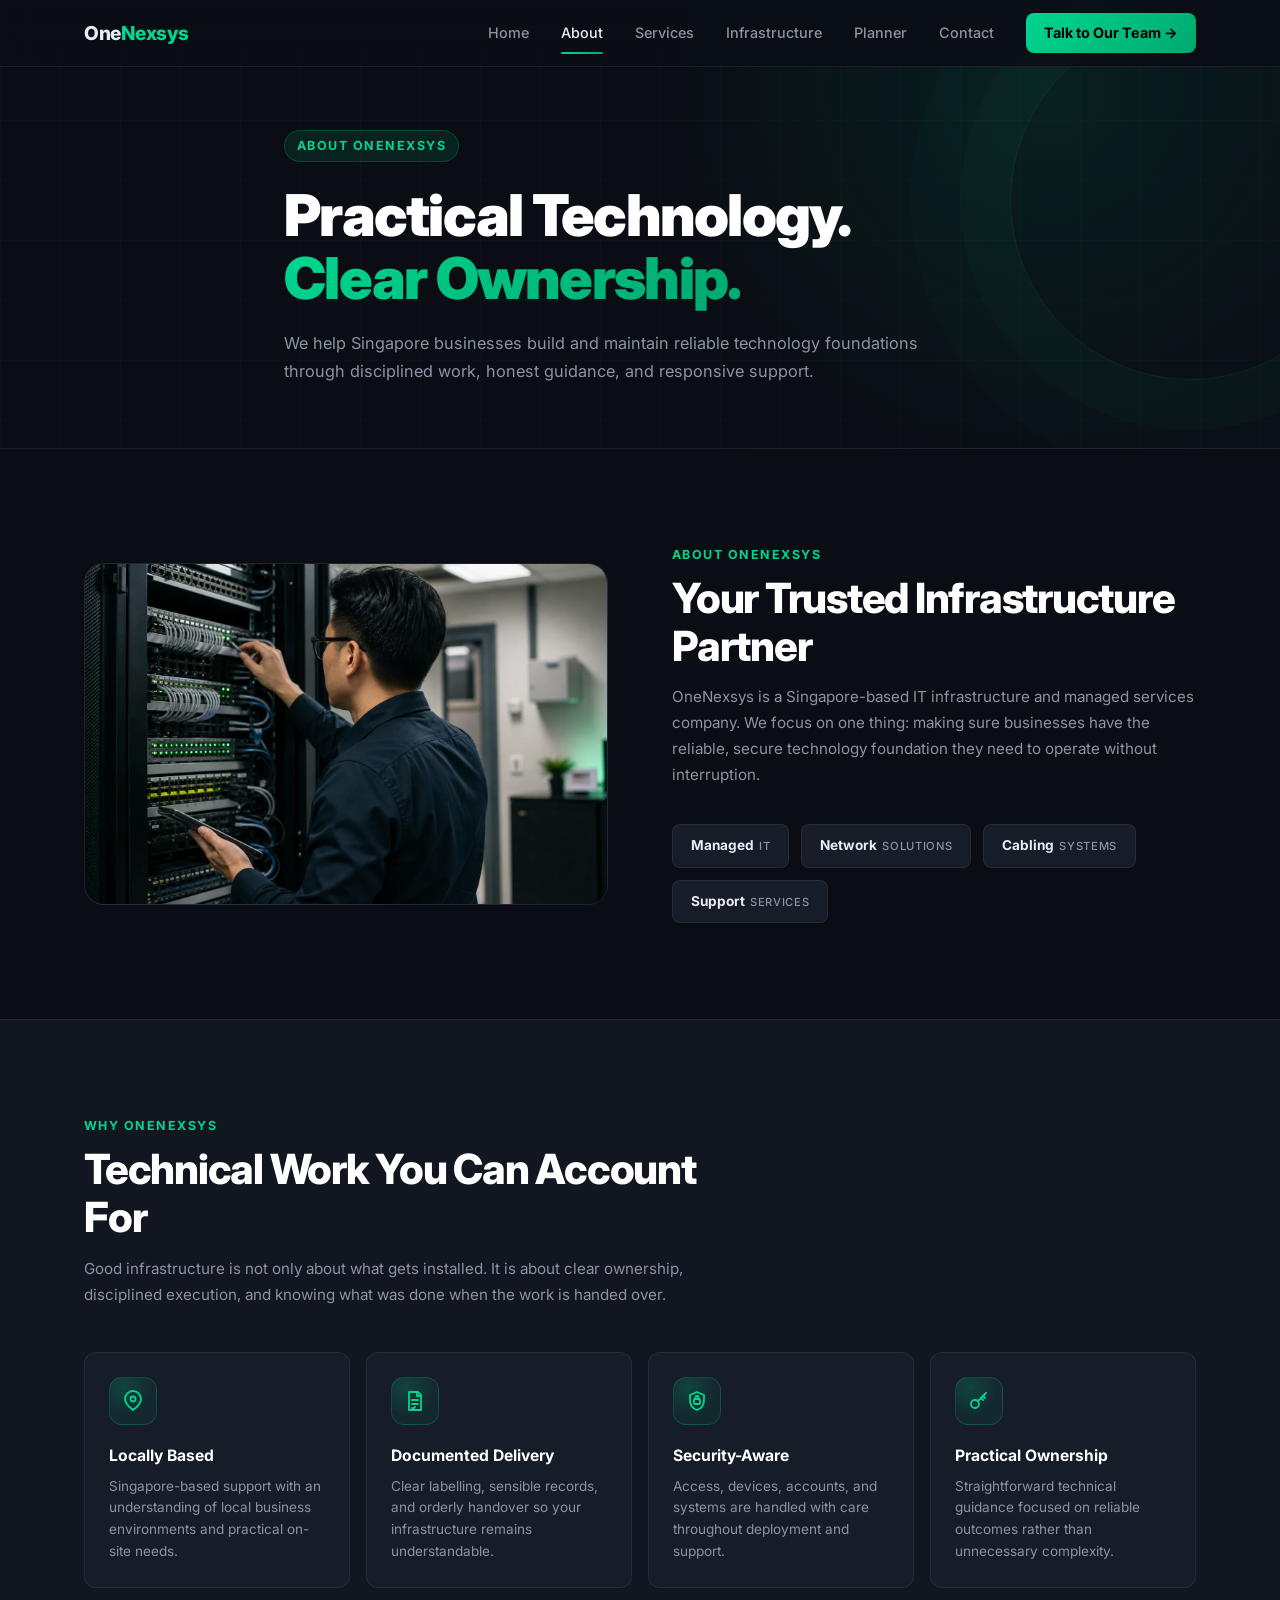
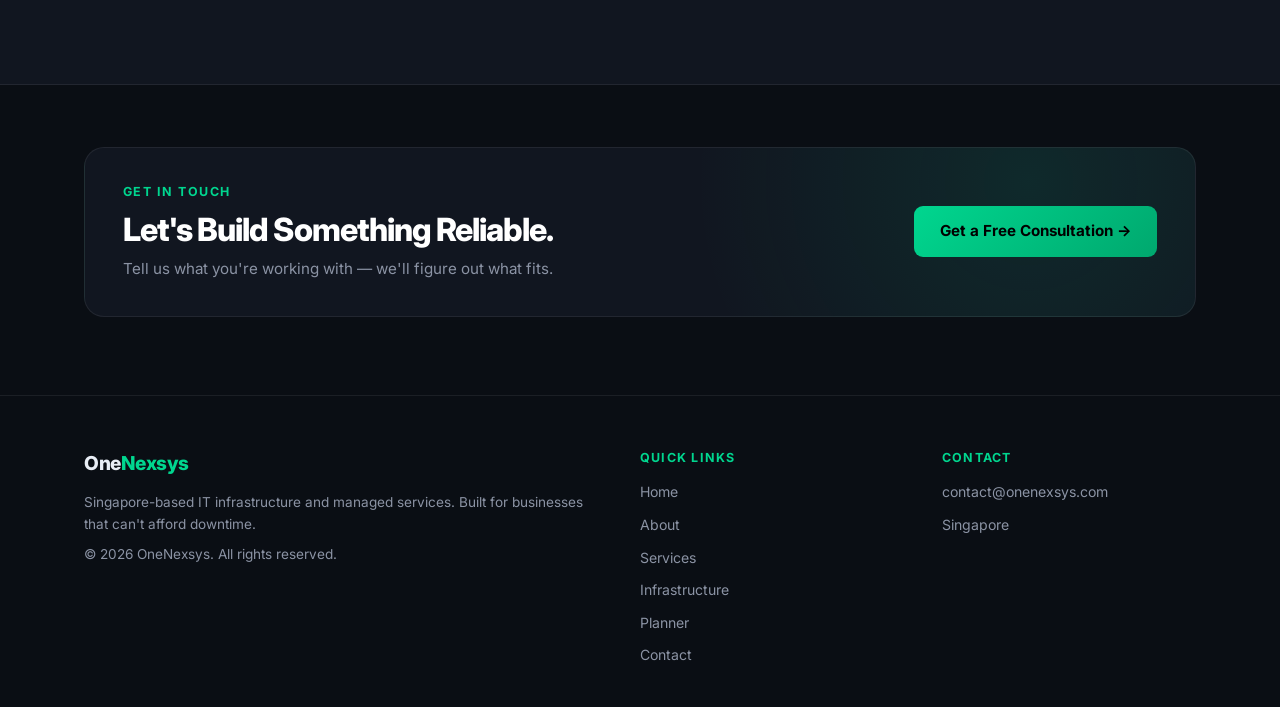
==== about.html @ 501aa02f "Initial OneNexsys website" ====
<!DOCTYPE html>
<html lang="en">
<head>
  <meta charset="UTF-8" />
  <meta name="viewport" content="width=device-width, initial-scale=1.0" />
  <title>About OneNexsys | Singapore IT Infrastructure Partner</title>
  <meta name="description" content="Learn how OneNexsys approaches IT infrastructure, managed support, documentation, security, and technical ownership." />
  <link rel="preconnect" href="https://fonts.googleapis.com">
  <link rel="preconnect" href="https://fonts.gstatic.com" crossorigin>
  <link href="https://fonts.googleapis.com/css2?family=Inter:wght@400;500;600;700;800;900&display=swap" rel="stylesheet">
  <script>document.documentElement.classList.add('js');</script>
  <link rel="canonical" href="https://onenexsys.com/about.html">
  <meta name="robots" content="index, follow">
  <meta property="og:type" content="website">
  <meta property="og:title" content="About OneNexsys | Singapore IT Infrastructure Partner">
  <meta property="og:description" content="Learn how OneNexsys approaches IT infrastructure, managed support, documentation, security, and technical ownership.">
  <meta property="og:url" content="https://onenexsys.com/about.html">
  <meta property="og:image" content="https://onenexsys.com/assets/images/managed-support.webp">
  <meta name="twitter:card" content="summary_large_image">
  <meta name="twitter:title" content="About OneNexsys | Singapore IT Infrastructure Partner">
  <meta name="twitter:description" content="Learn how OneNexsys approaches IT infrastructure, managed support, documentation, security, and technical ownership.">
  <meta name="twitter:image" content="https://onenexsys.com/assets/images/managed-support.webp">
  <link rel="icon" href="assets/icons/favicon.svg" type="image/svg+xml">
  <link rel="manifest" href="site.webmanifest">
  <script type="application/ld+json">{"@context":"https://schema.org","@type":"LocalBusiness","name":"OneNexsys","url":"https://onenexsys.com","email":"contact@onenexsys.com","areaServed":"Singapore","address":{"@type":"PostalAddress","addressCountry":"SG"},"description":"Singapore-based IT infrastructure and managed services company."}</script>
  <link rel="stylesheet" href="assets/css/site.css">
</head>
<body>
<a class="skip-link" href="#main">Skip to content</a>
<header class="header">
  <div class="container nav">
    <a class="logo" href="index.html">
      <span class="logo-text">One<span>Nexsys</span></span>
    </a>
    <nav class="nav-links" aria-label="Main navigation">
      <a href="index.html">Home</a>
      <a href="about.html" aria-current="page">About</a>
      <a href="services.html">Services</a>
      <a href="services.html#infrastructure">Infrastructure</a>
      <a href="planner.html">Planner</a>
      <a href="contact.html">Contact</a>
      <a class="nav-cta" href="contact.html">Talk to Our Team →</a>
    </nav>
    <button class="menu-btn" id="menuBtn" aria-label="Open menu" aria-expanded="false" aria-controls="mobileMenu">☰</button>
  </div>
  <div class="container mobile-menu" id="mobileMenu">
    <a href="index.html">Home</a>
    <a href="about.html" aria-current="page">About</a>
    <a href="services.html">Services</a>
    <a href="services.html#infrastructure">Infrastructure</a>
    <a href="planner.html">Planner</a>
    <a href="contact.html">Contact</a>
  </div>
</header>
<main id="main">

<!-- ─── Page Hero ───────────────────────────────────────────────────── -->
<section class="page-hero">
  <div class="container page-hero-content">
    <div class="eyebrow">About OneNexsys</div>
    <h1>Practical Technology.<br><span>Clear Ownership.</span></h1>
    <p>We help Singapore businesses build and maintain reliable technology foundations through disciplined work, honest guidance, and responsive support.</p>
  </div>
</section>

<!-- ─── About ───────────────────────────────────────────────────────── -->
<section class="section" id="about">
  <div class="container split">
    <div class="image-panel">
      <img src="assets/images/managed-support.webp" alt="IT engineer maintaining a managed network rack" width="1672" height="941" loading="lazy" decoding="async" onerror="this.hidden=true">
    </div>
    <div>
      <div class="section-label">About OneNexsys</div>
      <h2>Your Trusted Infrastructure Partner</h2>
      <p class="muted">
        OneNexsys is a Singapore-based IT infrastructure and managed services company.
        We focus on one thing: making sure businesses have the reliable, secure technology
        foundation they need to operate without interruption.
      </p>
      <div class="partners">
        <div class="partner">Managed <small>IT</small></div>
        <div class="partner">Network <small>Solutions</small></div>
        <div class="partner">Cabling <small>Systems</small></div>
        <div class="partner">Support <small>Services</small></div>
      </div>
    </div>
  </div>
</section>

<!-- ─── Trust ───────────────────────────────────────────────────────── -->
<section class="section trust" id="why-us">
  <div class="container">
    <div class="trust-intro">
      <div class="section-label">Why OneNexsys</div>
      <h2>Technical Work You Can Account For</h2>
      <p>Good infrastructure is not only about what gets installed. It is about clear ownership, disciplined execution, and knowing what was done when the work is handed over.</p>
    </div>
    <div class="trust-grid">
      <article class="trust-item fade-up">
        <span class="icon-tile" aria-label="Locally based" role="img"><svg viewBox="0 0 24 24" aria-hidden="true"><path d="M20 10c0 5-8 11-8 11S4 15 4 10a8 8 0 1 1 16 0Z"/><circle cx="12" cy="10" r="2.5"/></svg></span>
        <h3>Locally Based</h3>
        <p>Singapore-based support with an understanding of local business environments and practical on-site needs.</p>
      </article>
      <article class="trust-item fade-up">
        <span class="icon-tile" aria-label="Documented delivery" role="img"><svg viewBox="0 0 24 24" aria-hidden="true"><path d="M6 3h9l3 3v15H6z"/><path d="M14 3v4h4M9 11h6M9 15h6"/><path d="m9 19 1 1 2-2"/></svg></span>
        <h3>Documented Delivery</h3>
        <p>Clear labelling, sensible records, and orderly handover so your infrastructure remains understandable.</p>
      </article>
      <article class="trust-item fade-up">
        <span class="icon-tile" aria-label="Security-aware" role="img"><svg viewBox="0 0 24 24" aria-hidden="true"><path d="M12 3 5 6v5c0 4.6 2.8 8.5 7 10 4.2-1.5 7-5.4 7-10V6l-7-3Z"/><rect x="9" y="10" width="6" height="5" rx="1"/><path d="M10.5 10V8.5a1.5 1.5 0 0 1 3 0V10"/></svg></span>
        <h3>Security-Aware</h3>
        <p>Access, devices, accounts, and systems are handled with care throughout deployment and support.</p>
      </article>
      <article class="trust-item fade-up">
        <span class="icon-tile" aria-label="Practical ownership" role="img"><svg viewBox="0 0 24 24" aria-hidden="true"><circle cx="8" cy="15" r="4"/><path d="m11 12 8-8M16 7l2 2M14 9l2 2"/></svg></span>
        <h3>Practical Ownership</h3>
        <p>Straightforward technical guidance focused on reliable outcomes rather than unnecessary complexity.</p>
      </article>
    </div>
  </div>
</section>


<!-- ─── Contact Preview ────────────────────────────────────────────── -->
<section class="compact-cta" id="contact">
  <div class="container">
    <div class="compact-cta-box">
      <div>
        <div class="section-label">Get in Touch</div>
        <h2>Let's Build Something Reliable.</h2>
        <p>Tell us what you're working with — we'll figure out what fits.</p>
      </div>
      <a class="btn btn-primary" href="contact.html">Get a Free Consultation →</a>
    </div>
  </div>
</section>
</main>
<footer class="footer">
  <div class="container footer-grid">
    <div>
      <a class="logo" href="index.html">
        <span class="logo-text">One<span>Nexsys</span></span>
      </a>
      <p>Singapore-based IT infrastructure and managed services. Built for businesses that can't afford downtime.</p>
      <p style="margin-top:8px">© <span id="year"></span> OneNexsys. All rights reserved.</p>
    </div>
    <div>
      <div class="footer-heading">Quick Links</div>
      <div class="footer-links">
        <a href="index.html">Home</a>
        <a href="about.html" aria-current="page">About</a>
        <a href="services.html">Services</a>
        <a href="services.html#infrastructure">Infrastructure</a>
        <a href="planner.html">Planner</a>
        <a href="contact.html">Contact</a>
      </div>
    </div>
    <div>
      <div class="footer-heading">Contact</div>
      <div class="footer-links">
        <a href="mailto:contact@onenexsys.com">contact@onenexsys.com</a>
        <span style="color:var(--muted);font-size:.88rem">Singapore</span>
      </div>
    </div>
  </div>
</footer>
<script src="assets/js/site.js" defer></script>
</body>
</html>
---- assets/css/site.css ----
/* ─── Reset & Base ────────────────────────────────────────────── */
    *, *::before, *::after { box-sizing: border-box; margin: 0; padding: 0; }

    :root {
      --bg:        #0a0e14;
      --bg-card:   #111620;
      --bg-card2:  #161c28;
      --border:    rgba(255,255,255,.07);
      --emerald:   #00d68f;
      --emerald-d: #00a86e;
      --emerald-g: linear-gradient(135deg,#00d68f,#00a86e);
      --text:      #e8edf5;
      --muted:     #8b93a4;
      --muted2:    #5c6472;
      --font:      'Inter', system-ui, sans-serif;
      --radius:    12px;
      --radius-lg: 20px;
      --shadow:    0 4px 24px rgba(0,0,0,.4);
    }

    html { scroll-behavior: smooth; }

    body {
      font-family: var(--font);
      background: var(--bg);
      color: var(--text);
      line-height: 1.6;
      -webkit-font-smoothing: antialiased;
    }

    a { color: inherit; text-decoration: none; }
    img { display: block; max-width: 100%; }

    .container {
      width: 100%;
      max-width: 1160px;
      margin: 0 auto;
      padding: 0 24px;
    }

    /* ─── Header ──────────────────────────────────────────────────── */
    .header {
      position: fixed;
      top: 0; left: 0; right: 0;
      z-index: 100;
      background: rgba(10,14,20,.85);
      backdrop-filter: blur(14px);
      border-bottom: 1px solid var(--border);
      transition: background .3s;
    }

    .nav {
      display: flex;
      align-items: center;
      justify-content: space-between;
      height: 66px;
    }

    .logo img { height: 32px; }
    .logo-text {
      font-size: 1.2rem;
      font-weight: 800;
      letter-spacing: -.5px;
      color: var(--text);
    }
    .logo-text span { color: var(--emerald); }

    .nav-links {
      display: flex;
      align-items: center;
      gap: 32px;
      font-size: .9rem;
      font-weight: 500;
    }

    .nav-links a { color: var(--muted); transition: color .2s; }
    .nav-links a:hover { color: var(--text); }

    .nav-cta {
      background: var(--emerald-g);
      color: #000 !important;
      padding: 8px 18px;
      border-radius: 8px;
      font-weight: 700 !important;
      transition: opacity .2s !important;
    }
    .nav-cta:hover { opacity: .85; }

    .menu-btn {
      display: none;
      background: none;
      border: none;
      color: var(--text);
      font-size: 1.5rem;
      cursor: pointer;
      padding: 4px 8px;
    }

    .mobile-menu {
      display: none;
      flex-direction: column;
      gap: 0;
      border-top: 1px solid var(--border);
      background: var(--bg);
    }
    .mobile-menu a {
      padding: 14px 0;
      font-size: .95rem;
      font-weight: 500;
      color: var(--muted);
      border-bottom: 1px solid var(--border);
    }
    .mobile-menu.open { display: flex; }

    /* ─── Buttons ─────────────────────────────────────────────────── */
    .btn {
      display: inline-flex;
      align-items: center;
      gap: 6px;
      padding: 13px 26px;
      border-radius: 9px;
      font-weight: 700;
      font-size: .95rem;
      cursor: pointer;
      transition: all .2s;
      white-space: nowrap;
    }
    .btn-primary {
      background: var(--emerald-g);
      color: #000;
    }
    .btn-primary:hover { opacity: .88; transform: translateY(-1px); }

    .btn-secondary {
      background: transparent;
      color: var(--text);
      border: 1px solid var(--border);
    }
    .btn-secondary:hover {
      border-color: var(--emerald);
      color: var(--emerald);
      transform: translateY(-1px);
    }

    /* ─── Hero ────────────────────────────────────────────────────── */
    .hero {
      position: relative;
      padding: 160px 0 100px;
      overflow: hidden;
    }

    .hero-globe {
      position: absolute;
      right: -90px;
      top: 50%;
      transform: translateY(-50%);
      width: min(720px, 54vw);
      height: min(720px, 54vw);
      background: url('../images/hero-globe.webp') 74% center / cover no-repeat;
      opacity: .24;
      -webkit-mask-image: radial-gradient(ellipse 72% 72% at 72% 50%, #000 38%, rgba(0,0,0,.85) 56%, transparent 78%);
      mask-image: radial-gradient(ellipse 72% 72% at 72% 50%, #000 38%, rgba(0,0,0,.85) 56%, transparent 78%);
      pointer-events: none;
    }

    .js .hero-globe {
      animation: globe-breathe 12s ease-in-out infinite alternate;
    }

    @keyframes globe-breathe {
      from {
        transform: translateY(-50%) scale(1);
        filter: brightness(.9);
      }
      to {
        transform: translateY(-51.5%) scale(1.025);
        filter: brightness(1.12);
      }
    }

    /* Subtle grid overlay */
    .hero::before {
      content: '';
      position: absolute;
      inset: 0;
      background-image:
        linear-gradient(rgba(0,214,143,.04) 1px, transparent 1px),
        linear-gradient(90deg, rgba(0,214,143,.04) 1px, transparent 1px);
      background-size: 60px 60px;
      pointer-events: none;
    }

    /* Green ambient glow behind hero text */
    .hero::after {
      content: '';
      position: absolute;
      top: 10%;
      left: -10%;
      width: 60%;
      height: 80%;
      background: radial-gradient(ellipse at 30% 40%, rgba(0,214,143,.09) 0%, transparent 65%);
      pointer-events: none;
    }

    .hero-content {
      position: relative;
      z-index: 1;
      max-width: 720px;
    }

    .eyebrow {
      display: inline-block;
      font-size: .78rem;
      font-weight: 700;
      letter-spacing: .12em;
      text-transform: uppercase;
      color: var(--emerald);
      background: rgba(0,214,143,.1);
      border: 1px solid rgba(0,214,143,.2);
      padding: 5px 12px;
      border-radius: 100px;
      margin-bottom: 22px;
    }

    h1 {
      font-size: clamp(2.4rem, 5vw, 3.6rem);
      font-weight: 900;
      line-height: 1.1;
      letter-spacing: -.03em;
      margin-bottom: 22px;
      color: #fff;
    }

    h1 span {
      background: var(--emerald-g);
      -webkit-background-clip: text;
      -webkit-text-fill-color: transparent;
      background-clip: text;
    }

    .hero-text {
      font-size: 1.1rem;
      color: var(--muted);
      max-width: 580px;
      line-height: 1.7;
      margin-bottom: 36px;
    }

    .actions {
      display: flex;
      gap: 14px;
      flex-wrap: wrap;
      margin-bottom: 60px;
    }

    .hero-features {
      display: grid;
      grid-template-columns: repeat(2, 1fr);
      gap: 16px;
    }

    .hero-feature {
      display: flex;
      gap: 12px;
      align-items: flex-start;
      background: var(--bg-card);
      border: 1px solid var(--border);
      border-radius: var(--radius);
      padding: 16px;
    }

    .hero-feature svg {
      width: 20px;
      height: 20px;
      stroke: var(--emerald);
      flex-shrink: 0;
      margin-top: 2px;
    }

    .hero-feature strong {
      display: block;
      font-size: .9rem;
      font-weight: 700;
      color: var(--text);
      margin-bottom: 3px;
    }

    .hero-feature span {
      font-size: .82rem;
      color: var(--muted);
      line-height: 1.5;
    }

    /* ─── Stats Bar ───────────────────────────────────────────────── */
    .stats {
      border-top: 1px solid var(--border);
      border-bottom: 1px solid var(--border);
      background: var(--bg-card);
      padding: 0;
    }

    .stats-grid {
      display: flex;
      align-items: stretch;
      justify-content: space-between;
      flex-wrap: wrap;
    }

    .stat {
      display: flex;
      align-items: center;
      gap: 12px;
      padding: 24px 20px;
      flex: 1;
      min-width: 140px;
      border-right: 1px solid var(--border);
    }
    .stat:last-child { border-right: none; }

    .stat svg {
      width: 22px;
      height: 22px;
      stroke: var(--emerald);
      flex-shrink: 0;
    }

    .stat strong {
      display: block;
      font-size: 1.05rem;
      font-weight: 800;
      color: var(--text);
      letter-spacing: -.02em;
    }

    .stat span {
      display: block;
      font-size: .78rem;
      color: var(--muted);
      margin-top: 1px;
    }

    /* ─── Sections ────────────────────────────────────────────────── */
    .section {
      padding: 96px 0;
    }

    .section-label {
      font-size: .78rem;
      font-weight: 700;
      letter-spacing: .12em;
      text-transform: uppercase;
      color: var(--emerald);
      margin-bottom: 10px;
    }

    h2 {
      font-size: clamp(1.8rem, 3.5vw, 2.6rem);
      font-weight: 800;
      line-height: 1.15;
      letter-spacing: -.03em;
      color: #fff;
    }

    .section-head {
      display: flex;
      justify-content: space-between;
      align-items: flex-end;
      gap: 40px;
      margin-bottom: 52px;
    }

    .section-head p {
      max-width: 400px;
      color: var(--muted);
      font-size: .95rem;
      line-height: 1.65;
    }

    /* ─── Services Grid ───────────────────────────────────────────── */
    .services-grid {
      display: grid;
      grid-template-columns: repeat(3, 1fr);
      gap: 20px;
    }

    .card {
      background: var(--bg-card);
      border: 1px solid var(--border);
      border-radius: var(--radius-lg);
      padding: 28px;
      transition: border-color .25s, transform .25s;
    }

    .card:hover {
      border-color: rgba(0,214,143,.3);
      transform: translateY(-3px);
    }

    .card svg {
      width: 28px;
      height: 28px;
      stroke: var(--emerald);
      margin-bottom: 18px;
    }

    .card h3 {
      font-size: 1.05rem;
      font-weight: 700;
      margin-bottom: 10px;
      color: #fff;
    }

    .card p {
      font-size: .88rem;
      color: var(--muted);
      line-height: 1.6;
      margin-bottom: 20px;
    }

    .link {
      font-size: .85rem;
      font-weight: 600;
      color: var(--emerald);
      transition: opacity .2s;
    }
    .link:hover { opacity: .7; }

    /* ─── Infrastructure Split ────────────────────────────────────── */
    .infra { background: var(--bg-card); }

    .split {
      display: grid;
      grid-template-columns: 1fr 1fr;
      gap: 64px;
      align-items: center;
    }

    .split h2 { margin-bottom: 14px; }

    .muted {
      color: var(--muted);
      font-size: .95rem;
      line-height: 1.7;
      margin-bottom: 36px;
    }

    .checks { display: flex; flex-direction: column; gap: 20px; }

    .check {
      display: flex;
      gap: 14px;
      align-items: flex-start;
    }

    .check-badge {
      background: rgba(0,214,143,.12);
      border: 1px solid rgba(0,214,143,.25);
      color: var(--emerald);
      font-weight: 700;
      font-size: .82rem;
      width: 28px;
      height: 28px;
      border-radius: 50%;
      display: flex;
      align-items: center;
      justify-content: center;
      flex-shrink: 0;
      margin-top: 2px;
    }

    .check strong {
      display: block;
      font-size: .95rem;
      font-weight: 700;
      color: var(--text);
      margin-bottom: 4px;
    }

    .check p {
      font-size: .87rem;
      color: var(--muted);
      line-height: 1.55;
    }

    .image-panel {
      border-radius: var(--radius-lg);
      overflow: hidden;
      border: 1px solid var(--border);
      min-height: 340px;
      background:
        radial-gradient(circle at 30% 30%, rgba(0,214,143,.14), transparent 45%),
        linear-gradient(135deg, var(--bg-card2), var(--bg));
    }

    .image-panel img {
      width: 100%;
      height: 100%;
      object-fit: cover;
      display: block;
      min-height: 340px;
    }

    /* ─── About ───────────────────────────────────────────────────── */
    .partners {
      display: flex;
      gap: 12px;
      flex-wrap: wrap;
      margin-top: 32px;
    }

    .partner {
      background: var(--bg-card2);
      border: 1px solid var(--border);
      border-radius: 8px;
      padding: 10px 18px;
      font-size: .85rem;
      font-weight: 700;
      color: var(--text);
      display: flex;
      gap: 5px;
      align-items: baseline;
    }

    .partner small {
      font-size: .7rem;
      font-weight: 500;
      color: var(--muted);
      text-transform: uppercase;
      letter-spacing: .06em;
    }

    /* ─── Trust ───────────────────────────────────────────────────── */
    .trust {
      background: var(--bg-card);
      border-top: 1px solid var(--border);
      border-bottom: 1px solid var(--border);
    }

    .trust-intro {
      max-width: 680px;
      margin-bottom: 44px;
    }

    .trust-intro h2 { margin-bottom: 14px; }

    .trust-intro p {
      color: var(--muted);
      font-size: .95rem;
      line-height: 1.7;
    }

    .trust-grid {
      display: grid;
      grid-template-columns: repeat(4, 1fr);
      gap: 16px;
    }

    .trust-item {
      padding: 24px;
      background: var(--bg-card2);
      border: 1px solid var(--border);
      border-radius: var(--radius);
    }

    .trust-number {
      display: inline-flex;
      align-items: center;
      justify-content: center;
      width: 34px;
      height: 34px;
      margin-bottom: 18px;
      border-radius: 10px;
      background: rgba(0,214,143,.1);
      border: 1px solid rgba(0,214,143,.2);
      color: var(--emerald);
      font-size: .78rem;
      font-weight: 800;
      letter-spacing: .06em;
    }

    .trust-item h3 {
      margin-bottom: 8px;
      color: #fff;
      font-size: .98rem;
    }

    .trust-item p {
      color: var(--muted);
      font-size: .85rem;
      line-height: 1.6;
    }

    /* ─── Infrastructure Planner ──────────────────────────────────── */
    .planner {
      position: relative;
      overflow: hidden;
    }

    .planner::before {
      content: '';
      position: absolute;
      inset: 0;
      background:
        radial-gradient(circle at 12% 20%, rgba(0,214,143,.07), transparent 32%),
        radial-gradient(circle at 88% 80%, rgba(0,168,110,.06), transparent 34%);
      pointer-events: none;
    }

    .planner-head {
      position: relative;
      max-width: 700px;
      margin-bottom: 40px;
    }

    .planner-head h2 { margin-bottom: 14px; }

    .planner-head p {
      color: var(--muted);
      font-size: .95rem;
      line-height: 1.7;
    }

    .planner-shell {
      position: relative;
      display: grid;
      grid-template-columns: minmax(0, 1.15fr) minmax(300px, .85fr);
      min-height: 540px;
      overflow: hidden;
      background: var(--bg-card);
      border: 1px solid var(--border);
      border-radius: var(--radius-lg);
      box-shadow: var(--shadow);
    }

    .planner-main { padding: 38px; }

    .planner-progress {
      display: flex;
      align-items: center;
      gap: 14px;
      margin-bottom: 34px;
    }

    .planner-progress-track {
      flex: 1;
      height: 5px;
      overflow: hidden;
      border-radius: 10px;
      background: rgba(255,255,255,.07);
    }

    .planner-progress-fill {
      width: 20%;
      height: 100%;
      border-radius: inherit;
      background: var(--emerald-g);
      transition: width .35s ease;
    }

    .planner-step-count {
      min-width: 72px;
      color: var(--muted);
      font-size: .76rem;
      font-weight: 600;
      text-align: right;
    }

    .planner-step {
      display: none;
      border: 0;
    }

    .planner-step.active { display: block; }

    .planner-step legend {
      width: 100%;
      margin-bottom: 8px;
      color: #fff;
      font-size: 1.45rem;
      font-weight: 800;
      line-height: 1.25;
      letter-spacing: -.02em;
    }

    .planner-help {
      margin-bottom: 24px;
      color: var(--muted);
      font-size: .86rem;
    }

    .planner-options {
      display: grid;
      grid-template-columns: 1fr 1fr;
      gap: 12px;
    }

    .planner-option {
      position: relative;
      display: block;
      cursor: pointer;
    }

    .planner-option input {
      position: absolute;
      opacity: 0;
      pointer-events: none;
    }

    .planner-option-content {
      display: block;
      min-height: 100%;
      padding: 17px 18px;
      background: var(--bg-card2);
      border: 1px solid var(--border);
      border-radius: 11px;
      transition: border-color .2s, background .2s, transform .2s;
    }

    .planner-option:hover .planner-option-content {
      border-color: rgba(0,214,143,.28);
      transform: translateY(-1px);
    }

    .planner-option input:focus-visible + .planner-option-content {
      outline: 2px solid var(--emerald);
      outline-offset: 2px;
    }

    .planner-option input:checked + .planner-option-content {
      border-color: var(--emerald);
      background: rgba(0,214,143,.08);
      box-shadow: inset 0 0 0 1px rgba(0,214,143,.12);
    }

    .planner-option strong {
      display: block;
      margin-bottom: 4px;
      color: var(--text);
      font-size: .9rem;
    }

    .planner-option small {
      display: block;
      color: var(--muted);
      font-size: .76rem;
      line-height: 1.45;
    }

    .planner-actions {
      display: flex;
      align-items: center;
      justify-content: space-between;
      gap: 14px;
      margin-top: 28px;
    }

    .planner-actions .btn {
      border: 0;
    }

    .planner-back {
      visibility: hidden;
      background: transparent;
      color: var(--muted);
      border: 0;
      padding: 10px 0;
      font: inherit;
      font-size: .86rem;
      font-weight: 600;
      cursor: pointer;
    }

    .planner-back.visible { visibility: visible; }
    .planner-back:hover { color: var(--text); }

    .planner-alert {
      min-height: 1.4em;
      margin-top: 14px;
      color: #ff9e9e;
      font-size: .8rem;
    }

    .planner-side {
      position: relative;
      padding: 38px;
      background:
        linear-gradient(160deg, rgba(0,214,143,.1), transparent 46%),
        var(--bg-card2);
      border-left: 1px solid var(--border);
    }

    .planner-side::after {
      content: '';
      position: absolute;
      right: -90px;
      bottom: -110px;
      width: 300px;
      height: 300px;
      border: 1px solid rgba(0,214,143,.12);
      border-radius: 50%;
      box-shadow:
        0 0 0 35px rgba(0,214,143,.025),
        0 0 0 70px rgba(0,214,143,.015);
    }

    .planner-side-label {
      position: relative;
      z-index: 1;
      color: var(--emerald);
      font-size: .72rem;
      font-weight: 700;
      letter-spacing: .12em;
      text-transform: uppercase;
    }

    .planner-side h3 {
      position: relative;
      z-index: 1;
      margin: 13px 0 24px;
      color: #fff;
      font-size: 1.3rem;
      line-height: 1.3;
    }

    .planner-preview-list {
      position: relative;
      z-index: 1;
      display: flex;
      flex-direction: column;
      gap: 13px;
    }

    .planner-preview-item {
      display: flex;
      align-items: center;
      gap: 11px;
      color: var(--muted);
      font-size: .84rem;
    }

    .planner-preview-dot {
      width: 8px;
      height: 8px;
      flex-shrink: 0;
      border-radius: 50%;
      background: var(--muted2);
      transition: background .2s, box-shadow .2s;
    }

    .planner-preview-item.complete {
      color: var(--text);
    }

    .planner-preview-item.complete .planner-preview-dot {
      background: var(--emerald);
      box-shadow: 0 0 10px rgba(0,214,143,.5);
    }

    .planner-result {
      display: none;
      grid-column: 1 / -1;
      padding: 42px;
    }

    .planner-result.active { display: block; }

    .result-top {
      display: flex;
      align-items: flex-start;
      justify-content: space-between;
      gap: 32px;
      margin-bottom: 32px;
    }

    .result-kicker {
      margin-bottom: 9px;
      color: var(--emerald);
      font-size: .75rem;
      font-weight: 700;
      letter-spacing: .1em;
      text-transform: uppercase;
    }

    .result-top h3 {
      margin-bottom: 10px;
      color: #fff;
      font-size: clamp(1.5rem, 3vw, 2.1rem);
      line-height: 1.2;
    }

    .result-summary {
      max-width: 650px;
      color: var(--muted);
      font-size: .9rem;
      line-height: 1.65;
    }

    .result-complexity {
      flex-shrink: 0;
      padding: 13px 17px;
      border: 1px solid rgba(0,214,143,.22);
      border-radius: 10px;
      background: rgba(0,214,143,.08);
      color: var(--emerald);
      font-size: .76rem;
      font-weight: 700;
      white-space: nowrap;
    }

    .result-grid {
      display: grid;
      grid-template-columns: 1fr 1fr;
      gap: 18px;
      margin-bottom: 28px;
    }

    .result-panel {
      padding: 24px;
      border: 1px solid var(--border);
      border-radius: var(--radius);
      background: var(--bg-card2);
    }

    .result-panel h4 {
      margin-bottom: 16px;
      color: #fff;
      font-size: .92rem;
    }

    .result-services,
    .result-phases {
      display: flex;
      flex-direction: column;
      gap: 11px;
    }

    .result-service,
    .result-phase {
      display: flex;
      gap: 10px;
      color: var(--muted);
      font-size: .84rem;
      line-height: 1.5;
    }

    .result-service::before {
      content: '✓';
      color: var(--emerald);
      font-weight: 700;
    }

    .result-phase span {
      color: var(--emerald);
      font-weight: 700;
    }

    .result-actions {
      display: flex;
      align-items: center;
      gap: 14px;
      flex-wrap: wrap;
    }

    .result-actions .btn-primary { border: 0; }

    /* ─── CTA ─────────────────────────────────────────────────────── */
    .cta { padding: 80px 0 96px; }

    .cta-box {
      background: var(--bg-card);
      border: 1px solid var(--border);
      border-radius: var(--radius-lg);
      padding: 56px 60px;
      display: grid;
      grid-template-columns: minmax(0, .8fr) minmax(0, 1.2fr);
      gap: 56px;
      position: relative;
      overflow: hidden;
    }

    /* Subtle green glow inside CTA box */
    .cta-box::before {
      content: '';
      position: absolute;
      top: -60px; right: -60px;
      width: 300px; height: 300px;
      background: radial-gradient(circle, rgba(0,214,143,.1) 0%, transparent 70%);
      pointer-events: none;
    }

    .cta-icon {
      width: 56px;
      height: 56px;
      margin-bottom: 24px;
      background: rgba(0,214,143,.12);
      border: 1px solid rgba(0,214,143,.25);
      border-radius: 14px;
      display: flex;
      align-items: center;
      justify-content: center;
    }

    .cta-icon svg {
      width: 26px; height: 26px;
      stroke: var(--emerald);
    }

    .cta-box h2 {
      margin: 8px 0 10px;
      font-size: 1.9rem;
    }

    .cta-box p {
      color: var(--muted);
      font-size: .95rem;
      line-height: 1.6;
    }

    .contact-direct {
      display: inline-block;
      margin-top: 24px;
      color: var(--emerald);
      font-size: .9rem;
      font-weight: 600;
    }

    .contact-form {
      position: relative;
      z-index: 1;
      display: grid;
      grid-template-columns: 1fr 1fr;
      gap: 16px;
    }

    .form-field {
      display: flex;
      flex-direction: column;
      gap: 7px;
    }

    .form-field.full { grid-column: 1 / -1; }

    .form-field label {
      color: var(--text);
      font-size: .78rem;
      font-weight: 600;
    }

    .form-field input,
    .form-field select,
    .form-field textarea {
      width: 100%;
      border: 1px solid rgba(255,255,255,.1);
      border-radius: 9px;
      background: var(--bg-card2);
      color: var(--text);
      padding: 12px 14px;
      font: inherit;
      font-size: .88rem;
      outline: none;
      transition: border-color .2s, box-shadow .2s;
    }

    .form-field textarea {
      min-height: 116px;
      resize: vertical;
    }

    .form-field input:focus,
    .form-field select:focus,
    .form-field textarea:focus {
      border-color: var(--emerald);
      box-shadow: 0 0 0 3px rgba(0,214,143,.1);
    }

    .form-field select { color-scheme: dark; }

    .contact-form .btn {
      justify-content: center;
      border: 0;
    }

    .form-note {
      align-self: center;
      color: var(--muted2);
      font-size: .76rem;
      line-height: 1.45;
    }

    .form-status {
      grid-column: 1 / -1;
      min-height: 1.4em;
      color: var(--emerald);
      font-size: .8rem;
    }

    /* ─── Footer ──────────────────────────────────────────────────── */
    .footer {
      border-top: 1px solid var(--border);
      padding: 52px 0 40px;
    }

    .footer-grid {
      display: grid;
      grid-template-columns: 2fr 1fr 1fr;
      gap: 48px;
    }

    .footer-grid p {
      font-size: .85rem;
      color: var(--muted);
      margin-top: 14px;
      line-height: 1.6;
    }

    .footer-links {
      display: flex;
      flex-direction: column;
      gap: 10px;
      margin-top: 14px;
    }

    .footer-links a {
      font-size: .88rem;
      color: var(--muted);
      transition: color .2s;
    }
    .footer-links a:hover { color: var(--emerald); }

    .footer-heading {
      font-size: .78rem;
      font-weight: 700;
      letter-spacing: .1em;
      text-transform: uppercase;
      color: var(--emerald);
    }

    /* ─── Responsive ──────────────────────────────────────────────── */
    @media (max-width: 900px) {
      .nav-links { display: none; }
      .menu-btn { display: block; }

      .hero { padding: 130px 0 72px; }
      .hero-globe { display: none; }
      .hero-features { grid-template-columns: 1fr 1fr; }

      .stats-grid { flex-wrap: wrap; }
      .stat { min-width: 50%; border-right: none; border-bottom: 1px solid var(--border); }
      .stat:last-child { border-bottom: none; }

      .services-grid { grid-template-columns: 1fr 1fr; }
      .trust-grid { grid-template-columns: 1fr 1fr; }
      .planner-shell { grid-template-columns: 1fr; }
      .planner-side {
        border-top: 1px solid var(--border);
        border-left: 0;
      }

      .section-head { flex-direction: column; align-items: flex-start; }
      .section-head p { max-width: 100%; }

      .split { grid-template-columns: 1fr; gap: 36px; }
      .split .image-panel { order: -1; }

      .cta-box {
        grid-template-columns: 1fr;
        padding: 40px 28px;
        gap: 36px;
      }

      .footer-grid { grid-template-columns: 1fr 1fr; }
    }

    @media (max-width: 560px) {
      .hero-features { grid-template-columns: 1fr; }
      .services-grid { grid-template-columns: 1fr; }
      .trust-grid { grid-template-columns: 1fr; }
      .planner-main,
      .planner-side,
      .planner-result { padding: 26px 20px; }
      .planner-options,
      .result-grid { grid-template-columns: 1fr; }
      .result-top { flex-direction: column; }
      .contact-form { grid-template-columns: 1fr; }
      .form-field.full,
      .form-status { grid-column: auto; }
      .footer-grid { grid-template-columns: 1fr; }
      h1 { font-size: 2.1rem; }
    }

    /* ─── Scroll Animations ───────────────────────────────────────── */
    .js .fade-up {
      opacity: 0;
      transform: translateY(24px);
      transition: opacity .55s ease, transform .55s ease;
    }

    @media (min-width: 901px) and (max-width: 1180px) {
      .hero-globe {
        right: -140px;
        width: 610px;
        height: 610px;
        opacity: .15;
      }
    }
    .js .fade-up.visible {
      opacity: 1;
      transform: none;
    }

    @media (prefers-reduced-motion: reduce) {
      html { scroll-behavior: auto; }
      .js .hero-globe { animation: none; }
      .js .fade-up { opacity: 1; transform: none; transition: none; }
    }
  

    :root { --muted2: #747d8f; }
    html { scroll-padding-top: 84px; }
    .skip-link {
      position: absolute;
      left: 16px;
      top: 12px;
      z-index: 999;
      transform: translateY(-140%);
      background: var(--emerald);
      color: #000;
      padding: 10px 14px;
      border-radius: 8px;
      font-weight: 800;
      transition: transform .2s ease;
    }
    .skip-link:focus { transform: translateY(0); }
    a:focus-visible,
    button:focus-visible,
    input:focus-visible,
    select:focus-visible,
    textarea:focus-visible {
      outline: 2px solid var(--emerald);
      outline-offset: 3px;
    }
    .hero-globe {
      background-image: url('../images/hero-globe.webp');
    }
    .page-hero {
      position: relative;
      padding: 130px 0 62px;
      overflow: hidden;
      border-bottom: 1px solid var(--border);
      background:
        radial-gradient(circle at 82% 20%, rgba(0,214,143,.09), transparent 34%),
        linear-gradient(rgba(0,214,143,.025) 1px, transparent 1px),
        linear-gradient(90deg, rgba(0,214,143,.025) 1px, transparent 1px);
      background-size: auto, 60px 60px, 60px 60px;
    }
    .js .page-hero {
      animation: network-grid-drift 22s linear infinite;
    }
    .js .hero::before {
      animation: network-grid-drift 22s linear infinite;
    }
    @keyframes network-grid-drift {
      from { background-position: 0 0, 0 0, 0 0; }
      to { background-position: 0 0, 60px 60px, 60px 60px; }
    }
    .page-hero::after {
      content: '';
      position: absolute;
      right: -90px;
      top: 20px;
      width: 360px;
      height: 360px;
      border: 1px solid rgba(0,214,143,.12);
      border-radius: 50%;
      box-shadow:
        0 0 0 50px rgba(0,214,143,.025),
        0 0 0 100px rgba(0,214,143,.012);
      pointer-events: none;
    }
    .page-hero-content {
      position: relative;
      z-index: 1;
      max-width: 760px;
    }
    .page-hero h1 { margin-bottom: 18px; }
    .page-hero p {
      max-width: 650px;
      color: var(--muted);
      font-size: 1.02rem;
      line-height: 1.75;
    }
    .nav-links a {
      position: relative;
    }
    .nav-links a:not(.nav-cta)::after {
      content: '';
      position: absolute;
      left: 0;
      right: 0;
      bottom: -9px;
      height: 2px;
      border-radius: 3px;
      background: var(--emerald-g);
      transform: scaleX(0);
      transform-origin: center;
      transition: transform .25s ease;
    }
    .nav-links a:not(.nav-cta):hover::after,
    .nav-links a[aria-current="page"]::after {
      transform: scaleX(1);
    }
    .nav-links a[aria-current="page"],
    .mobile-menu a[aria-current="page"] { color: var(--text); }
    .spotlight-card {
      position: relative;
      overflow: hidden;
      isolation: isolate;
    }
    .spotlight-card > * {
      position: relative;
      z-index: 1;
    }
    .spotlight-card::after {
      content: '';
      position: absolute;
      z-index: 0;
      inset: 0;
      opacity: 0;
      background: radial-gradient(
        280px circle at var(--spot-x, 50%) var(--spot-y, 50%),
        rgba(0,214,143,.13),
        transparent 60%
      );
      transition: opacity .25s ease;
      pointer-events: none;
    }
    .spotlight-card:hover::after { opacity: 1; }
    .icon-tile {
      display: inline-flex;
      align-items: center;
      justify-content: center;
      width: 48px;
      height: 48px;
      flex-shrink: 0;
      border: 1px solid rgba(0,214,143,.2);
      border-radius: 13px;
      background:
        radial-gradient(circle at 30% 20%, rgba(0,214,143,.16), transparent 58%),
        rgba(0,214,143,.07);
      color: var(--emerald);
      transition: transform .22s ease, border-color .22s ease, box-shadow .22s ease;
    }
    .icon-tile svg {
      width: 24px;
      height: 24px;
      margin: 0;
      fill: none;
      stroke: currentColor;
      stroke-width: 1.8;
      stroke-linecap: round;
      stroke-linejoin: round;
    }
    .card .icon-tile {
      margin-bottom: 20px;
    }
    .card .icon-tile svg {
      width: 24px;
      height: 24px;
      margin: 0;
    }
    .card:hover .icon-tile,
    .featured-service:hover .icon-tile,
    .trust-item:hover .icon-tile {
      transform: translateY(-2px);
      border-color: rgba(0,214,143,.4);
      box-shadow: 0 8px 24px rgba(0,214,143,.1);
    }
    .trust-item .icon-tile {
      margin-bottom: 18px;
    }
    .home-preview {
      padding: 78px 0;
    }
    .hero-transition {
      position: relative;
      min-height: 164px;
      display: flex;
      align-items: center;
      text-align: center;
      overflow: hidden;
      border-bottom: 1px solid var(--border);
      background:
        radial-gradient(circle at 50% 0%, rgba(0,214,143,.055), transparent 48%),
        linear-gradient(180deg, var(--bg), var(--bg-card));
    }
    .hero-transition::before {
      content: '';
      position: absolute;
      left: 50%;
      bottom: -1px;
      width: min(900px, 82vw);
      height: 1px;
      transform: translateX(-50%);
      background: linear-gradient(90deg, transparent, rgba(255,255,255,.08), transparent);
    }
    .hero-transition-content {
      position: relative;
      z-index: 1;
      max-width: 820px;
      margin: 0 auto;
      padding: 34px 24px;
    }
    .hero-transition-label {
      display: block;
      margin-bottom: 10px;
      color: var(--emerald);
      font-size: .69rem;
      font-weight: 800;
      letter-spacing: .14em;
      text-transform: uppercase;
    }
    .hero-transition p {
      color: var(--text);
      font-size: clamp(1.05rem, 2vw, 1.35rem);
      font-weight: 600;
      line-height: 1.55;
      letter-spacing: -.015em;
    }
    .home-preview.alt {
      background: var(--bg-card);
      border-top: 1px solid var(--border);
      border-bottom: 1px solid var(--border);
    }
    .home-preview-head {
      display: flex;
      align-items: flex-end;
      justify-content: space-between;
      gap: 30px;
      margin-bottom: 38px;
    }
    .home-preview-head h2 { margin-top: 8px; }
    .home-preview-head p {
      max-width: 430px;
      color: var(--muted);
      font-size: .92rem;
      line-height: 1.65;
    }
    .featured-services {
      display: grid;
      grid-template-columns: repeat(3, 1fr);
      gap: 18px;
    }
    .featured-service {
      padding: 26px;
      border: 1px solid var(--border);
      border-radius: var(--radius-lg);
      background: var(--bg-card);
      transition: transform .22s, border-color .22s;
    }
    .featured-service:hover {
      transform: translateY(-3px);
      border-color: rgba(0,214,143,.28);
    }
    .featured-service .icon-tile {
      margin-bottom: 20px;
    }
    .featured-service h3 {
      margin-bottom: 10px;
      color: #fff;
      font-size: 1.04rem;
    }
    .featured-service p {
      min-height: 68px;
      margin-bottom: 18px;
      color: var(--muted);
      font-size: .86rem;
      line-height: 1.6;
    }
    .planner-teaser {
      position: relative;
      display: grid;
      grid-template-columns: minmax(0, 1fr) minmax(320px, .8fr);
      gap: 54px;
      align-items: center;
      overflow: hidden;
      padding: 48px 52px;
      border: 1px solid rgba(0,214,143,.18);
      border-radius: var(--radius-lg);
      background:
        radial-gradient(circle at 85% 25%, rgba(0,214,143,.13), transparent 32%),
        linear-gradient(135deg, var(--bg-card2), var(--bg-card));
    }
    .planner-teaser h2 {
      margin: 8px 0 14px;
    }
    .planner-teaser p {
      max-width: 570px;
      margin-bottom: 28px;
      color: var(--muted);
      font-size: .94rem;
      line-height: 1.7;
    }
    .planner-steps-preview {
      position: relative;
      display: flex;
      flex-direction: column;
      gap: 12px;
    }
    .planner-step-preview {
      display: flex;
      align-items: center;
      gap: 13px;
      padding: 13px 15px;
      border: 1px solid var(--border);
      border-radius: 10px;
      background: rgba(10,14,20,.52);
      color: var(--muted);
      font-size: .82rem;
    }
    .planner-step-preview span {
      display: inline-flex;
      align-items: center;
      justify-content: center;
      width: 25px;
      height: 25px;
      flex-shrink: 0;
      border-radius: 8px;
      background: rgba(0,214,143,.1);
      color: var(--emerald);
      font-size: .69rem;
      font-weight: 800;
    }
    .about-preview {
      display: grid;
      grid-template-columns: 1fr 1fr;
      gap: 58px;
      align-items: center;
    }
    .about-preview .image-panel img {
      height: 430px;
    }
    .about-preview-copy h2 {
      margin: 8px 0 16px;
    }
    .about-preview-copy p {
      margin-bottom: 28px;
      color: var(--muted);
      font-size: .94rem;
      line-height: 1.75;
    }
    .about-preview-points {
      display: grid;
      grid-template-columns: 1fr 1fr;
      gap: 12px;
      margin-bottom: 30px;
    }
    .about-preview-point {
      padding: 13px 15px;
      border: 1px solid var(--border);
      border-radius: 9px;
      background: var(--bg-card2);
      color: var(--text);
      font-size: .82rem;
      font-weight: 600;
    }
    .compact-cta {
      padding: 62px 0 78px;
    }
    .compact-cta-box {
      display: flex;
      align-items: center;
      justify-content: space-between;
      gap: 32px;
      padding: 34px 38px;
      border: 1px solid var(--border);
      border-radius: var(--radius-lg);
      background:
        radial-gradient(circle at 85% 20%, rgba(0,214,143,.1), transparent 35%),
        var(--bg-card);
    }
    .compact-cta-box h2 {
      margin: 6px 0 8px;
      font-size: clamp(1.5rem, 3vw, 2rem);
    }
    .compact-cta-box p {
      max-width: 560px;
      color: var(--muted);
      font-size: .95rem;
      line-height: 1.65;
    }
    .service-process {
      background: var(--bg-card);
      border-top: 1px solid var(--border);
      border-bottom: 1px solid var(--border);
    }
    .process-grid {
      display: grid;
      grid-template-columns: repeat(3, 1fr);
      gap: 18px;
      margin-top: 36px;
    }
    .process-card {
      padding: 26px;
      border: 1px solid var(--border);
      border-radius: var(--radius-lg);
      background: var(--bg-card2);
    }
    .process-card h3 {
      margin-bottom: 10px;
      color: #fff;
      font-size: 1rem;
    }
    .process-card p {
      color: var(--muted);
      font-size: .9rem;
      line-height: 1.65;
    }
    .js .planner-step.active {
      animation: planner-step-in .38s cubic-bezier(.22,.8,.3,1);
    }
    .js .planner-result.active {
      animation: planner-result-in .5s cubic-bezier(.22,.8,.3,1);
    }
    .js .result-service,
    .js .result-phase {
      animation: planner-item-in .4s ease both;
    }
    .js .result-service:nth-child(2),
    .js .result-phase:nth-child(2) { animation-delay: .07s; }
    .js .result-service:nth-child(3),
    .js .result-phase:nth-child(3) { animation-delay: .14s; }
    .js .result-service:nth-child(4) { animation-delay: .21s; }
    @keyframes planner-step-in {
      from { opacity: 0; transform: translateX(18px); }
      to { opacity: 1; transform: none; }
    }
    @keyframes planner-result-in {
      from { opacity: 0; transform: translateY(18px) scale(.99); }
      to { opacity: 1; transform: none; }
    }
    @keyframes planner-item-in {
      from { opacity: 0; transform: translateY(8px); }
      to { opacity: 1; transform: none; }
    }
    .js .fade-up {
      transition-delay: var(--reveal-delay, 0ms);
    }
    .btn-primary {
      position: relative;
      overflow: hidden;
    }
    .btn-primary::after {
      content: '';
      position: absolute;
      inset: -30% auto -30% -45%;
      width: 30%;
      transform: skewX(-20deg);
      background: linear-gradient(90deg, transparent, rgba(255,255,255,.3), transparent);
      pointer-events: none;
    }
    .js .btn-primary::after {
      animation: button-sheen 7s ease-in-out infinite;
    }
    @keyframes button-sheen {
      0%, 72% { left: -45%; }
      88%, 100% { left: 125%; }
    }
    @media (max-width: 900px) {
      .page-hero { padding: 118px 0 52px; }
      .home-preview { padding: 64px 0; }
      .featured-services { grid-template-columns: 1fr 1fr; }
      .planner-teaser,
      .about-preview { grid-template-columns: 1fr; }
      .process-grid { grid-template-columns: 1fr; }
      .planner-teaser { padding: 38px 30px; }
      .about-preview .image-panel { order: -1; }
      .about-preview .image-panel img { height: 360px; }
      .compact-cta-box {
        align-items: flex-start;
        flex-direction: column;
        padding: 30px 26px;
      }
    }
    @media (max-width: 560px) {
      .home-preview-head {
        flex-direction: column;
        align-items: flex-start;
      }
      .featured-services,
      .about-preview-points { grid-template-columns: 1fr; }
      .featured-service p { min-height: 0; }
      .planner-teaser { padding: 30px 22px; }
    }
    @media (prefers-reduced-motion: reduce) {
      .js .page-hero,
      .js .hero::before,
      .js .btn-primary::after,
      .js .planner-step.active,
      .js .planner-result.active,
      .js .result-service,
      .js .result-phase {
        animation: none;
      }
      .js .fade-up { transition-delay: 0ms; }
      .spotlight-card::after { display: none; }
    }
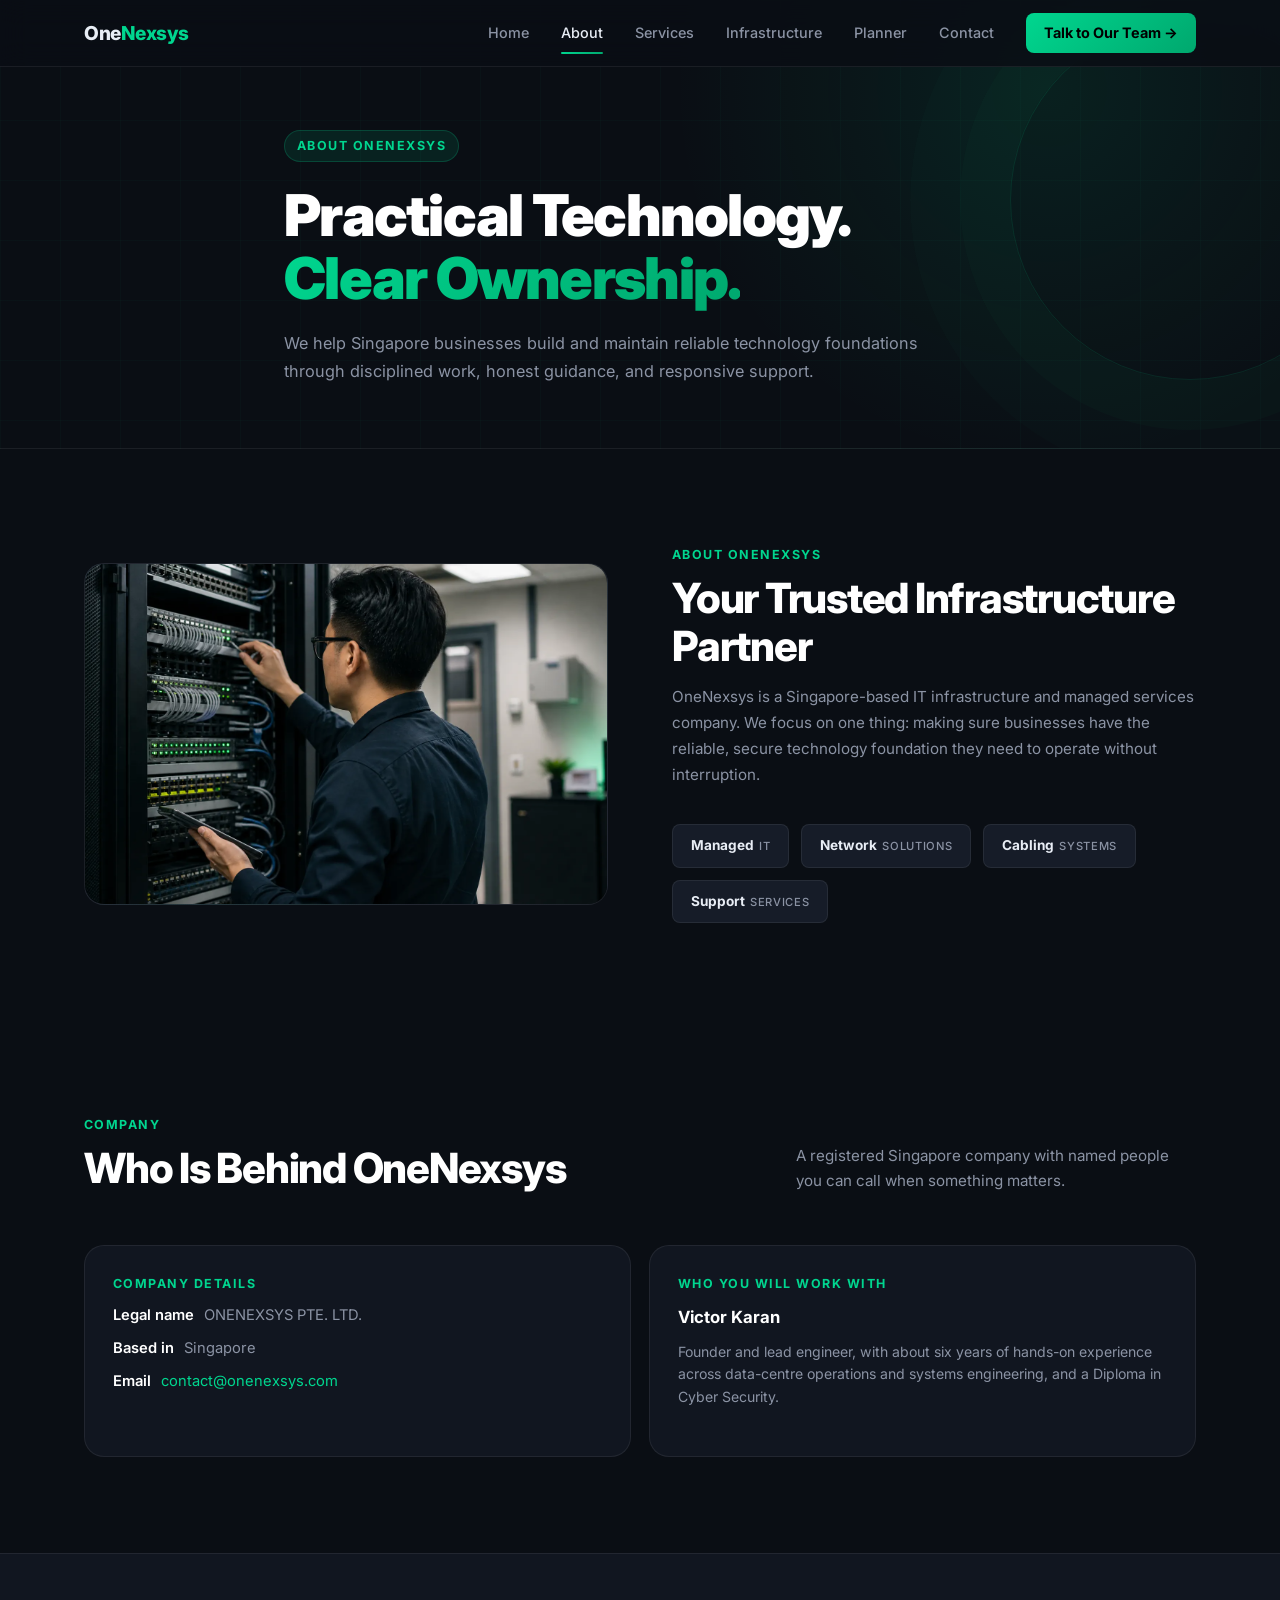
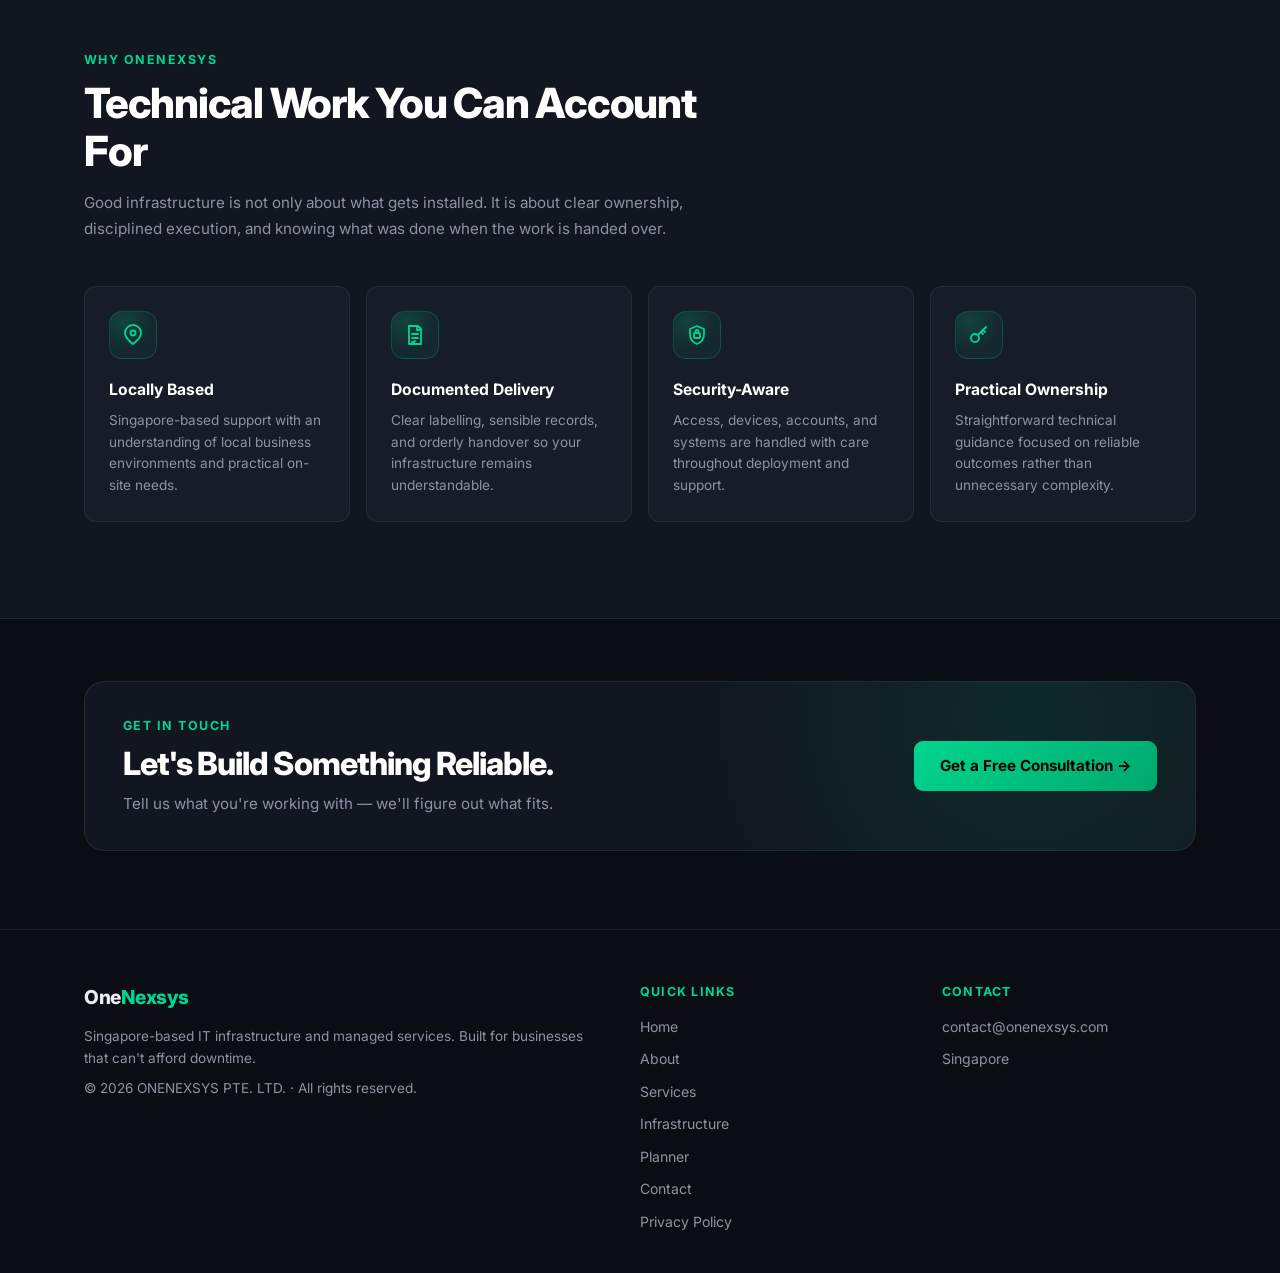
==== commit d8e2872b: "Trust, legal, packages and SEO improvements" ====
--- a/about.html
+++ b/about.html
@@ -1,29 +1,31 @@
 <!DOCTYPE html>
-<html lang="en">
+<html lang="en-SG">
 <head>
   <meta charset="UTF-8" />
   <meta name="viewport" content="width=device-width, initial-scale=1.0" />
+  <meta name="theme-color" content="#0a0e14">
   <title>About OneNexsys | Singapore IT Infrastructure Partner</title>
   <meta name="description" content="Learn how OneNexsys approaches IT infrastructure, managed support, documentation, security, and technical ownership." />
   <link rel="preconnect" href="https://fonts.googleapis.com">
   <link rel="preconnect" href="https://fonts.gstatic.com" crossorigin>
   <link href="https://fonts.googleapis.com/css2?family=Inter:wght@400;500;600;700;800;900&display=swap" rel="stylesheet">
   <script>document.documentElement.classList.add('js');</script>
-  <link rel="canonical" href="https://onenexsys.com/about.html">
+  <link rel="canonical" href="https://www.onenexsys.com/about">
   <meta name="robots" content="index, follow">
   <meta property="og:type" content="website">
   <meta property="og:title" content="About OneNexsys | Singapore IT Infrastructure Partner">
   <meta property="og:description" content="Learn how OneNexsys approaches IT infrastructure, managed support, documentation, security, and technical ownership.">
-  <meta property="og:url" content="https://onenexsys.com/about.html">
-  <meta property="og:image" content="https://onenexsys.com/assets/images/managed-support.webp">
+  <meta property="og:url" content="https://www.onenexsys.com/about">
+  <meta property="og:image" content="https://www.onenexsys.com/assets/images/managed-support.webp">
   <meta name="twitter:card" content="summary_large_image">
   <meta name="twitter:title" content="About OneNexsys | Singapore IT Infrastructure Partner">
   <meta name="twitter:description" content="Learn how OneNexsys approaches IT infrastructure, managed support, documentation, security, and technical ownership.">
-  <meta name="twitter:image" content="https://onenexsys.com/assets/images/managed-support.webp">
+  <meta name="twitter:image" content="https://www.onenexsys.com/assets/images/managed-support.webp">
   <link rel="icon" href="assets/icons/favicon.svg" type="image/svg+xml">
   <link rel="manifest" href="site.webmanifest">
-  <script type="application/ld+json">{"@context":"https://schema.org","@type":"LocalBusiness","name":"OneNexsys","url":"https://onenexsys.com","email":"contact@onenexsys.com","areaServed":"Singapore","address":{"@type":"PostalAddress","addressCountry":"SG"},"description":"Singapore-based IT infrastructure and managed services company."}</script>
+  <script type="application/ld+json">{"@context":"https://schema.org","@type":"LocalBusiness","name":"OneNexsys","url":"https://www.onenexsys.com","email":"contact@onenexsys.com","areaServed":"Singapore","address":{"@type":"PostalAddress","addressCountry":"SG"},"description":"Singapore-based IT infrastructure and managed services company."}</script>
   <link rel="stylesheet" href="assets/css/site.css">
+  <link rel="stylesheet" href="assets/css/patch.css">
 </head>
 <body>
 <a class="skip-link" href="#main">Skip to content</a>
@@ -87,6 +89,35 @@
   </div>
 </section>
 
+<!-- onx:company -->
+<section class="section" id="company">
+  <div class="container">
+    <div class="section-head">
+      <div>
+        <div class="section-label">Company</div>
+        <h2>Who Is Behind OneNexsys</h2>
+      </div>
+      <p>A registered Singapore company with named people you can call when something matters.</p>
+    </div>
+    <div class="company-grid">
+      <article class="card fade-up">
+        <div class="section-label">Company Details</div>
+        <ul class="company-list">
+          <li><strong>Legal name</strong> ONENEXSYS PTE. LTD.</li>
+          <li><strong>Based in</strong> Singapore</li>
+          <li><strong>Email</strong> <a href="mailto:contact@onenexsys.com">contact@onenexsys.com</a></li>
+        </ul>
+      </article>
+      <article class="card fade-up">
+        <div class="section-label">Who You Will Work With</div>
+        <h3>Victor Karan</h3>
+        <p>Founder and lead engineer, with about six years of hands-on experience across data-centre operations and systems engineering, and a Diploma in Cyber Security.</p>
+      </article>
+    </div>
+  </div>
+</section>
+<!-- /onx:company -->
+
 <!-- ─── Trust ───────────────────────────────────────────────────────── -->
 <section class="section trust" id="why-us">
   <div class="container">
@@ -142,7 +173,7 @@
         <span class="logo-text">One<span>Nexsys</span></span>
       </a>
       <p>Singapore-based IT infrastructure and managed services. Built for businesses that can't afford downtime.</p>
-      <p style="margin-top:8px">© <span id="year"></span> OneNexsys. All rights reserved.</p>
+      <p style="margin-top:8px">© <span id="year"></span> ONENEXSYS PTE. LTD. · All rights reserved.</p>
     </div>
     <div>
       <div class="footer-heading">Quick Links</div>
@@ -153,6 +184,7 @@
         <a href="services.html#infrastructure">Infrastructure</a>
         <a href="planner.html">Planner</a>
         <a href="contact.html">Contact</a>
+        <a href="privacy.html">Privacy Policy</a>
       </div>
     </div>
     <div>
--- a/assets/css/patch.css
+++ b/assets/css/patch.css
@@ -0,0 +1,36 @@
+/* OneNexsys patch styles: built on the existing site.css variables so new sections match the design. */
+.pkg-grid{display:grid;grid-template-columns:repeat(2,1fr);gap:18px}
+.pkg-card{display:flex;flex-direction:column}
+.pkg-tag{display:inline-block;align-self:flex-start;margin-bottom:14px;padding:4px 11px;border:1px solid rgba(0,214,143,.28);border-radius:999px;background:rgba(0,214,143,.07);color:var(--emerald);font-size:.68rem;font-weight:700;letter-spacing:.07em;text-transform:uppercase}
+.pkg-card .pkg-best{margin-bottom:14px;color:var(--muted);font-size:.84rem;line-height:1.55}
+.pkg-list{list-style:none;margin:0 0 18px;display:grid;gap:9px}
+.pkg-list li{position:relative;padding-left:24px;color:var(--text);font-size:.88rem;line-height:1.5}
+.pkg-list li::before{content:"✓";position:absolute;left:0;top:0;color:var(--emerald);font-weight:800}
+.pkg-price{margin-top:auto;padding-top:14px;border-top:1px solid var(--border);color:var(--muted);font-size:.84rem;line-height:1.5}
+.pkg-note{margin-bottom:12px;color:var(--muted2);font-size:.78rem;line-height:1.5}
+.pkg-founding{margin-top:22px;padding:18px 22px;border:1px dashed rgba(0,214,143,.35);border-radius:var(--radius);color:var(--muted);font-size:.9rem;line-height:1.65}
+.pkg-founding strong{color:#fff}
+.pkg-founding a{color:var(--emerald);font-weight:600}
+.faq-list{display:grid;gap:10px;max-width:880px}
+.faq-list details{border:1px solid var(--border);border-radius:var(--radius);background:var(--bg-card);padding:16px 20px}
+.faq-list summary{cursor:pointer;color:#fff;font-weight:700;font-size:.95rem}
+.faq-list details[open] summary{margin-bottom:10px}
+.faq-list p{color:var(--muted);font-size:.9rem;line-height:1.65}
+.company-grid{display:grid;grid-template-columns:1fr 1fr;gap:18px;margin-top:36px}
+.company-list{list-style:none;display:grid;gap:10px;color:var(--muted);font-size:.92rem;line-height:1.55}
+.company-list strong{color:#fff;font-weight:600;margin-right:6px}
+.company-list a{color:var(--emerald)}
+.consent-row{display:flex;align-items:flex-start;gap:10px}
+.form-field .consent-row input{width:18px;height:18px;flex:none;margin-top:2px;padding:0;border:0;background:none;box-shadow:none;accent-color:var(--emerald)}
+.consent-row label{color:var(--muted);font-size:.8rem;font-weight:400;line-height:1.55}
+.consent-row label a,.form-note a{color:var(--emerald);text-decoration:underline}
+.form-field.hp{position:absolute;left:-9999px;height:0;overflow:hidden}
+.form-status a{color:var(--emerald);text-decoration:underline}
+.onx-reply{margin-top:10px;color:var(--muted);font-size:.84rem}
+.prose{max-width:780px}
+.prose h2{margin:38px 0 10px;color:#fff;font-size:1.25rem;line-height:1.3}
+.prose p,.prose li{margin-bottom:12px;color:var(--muted);font-size:.95rem;line-height:1.75}
+.prose ul{padding-left:20px}
+.prose a{color:var(--emerald);text-decoration:underline}
+@media (max-width:900px){.pkg-grid,.company-grid{grid-template-columns:1fr}}
+.form-field[hidden]{display:none!important}
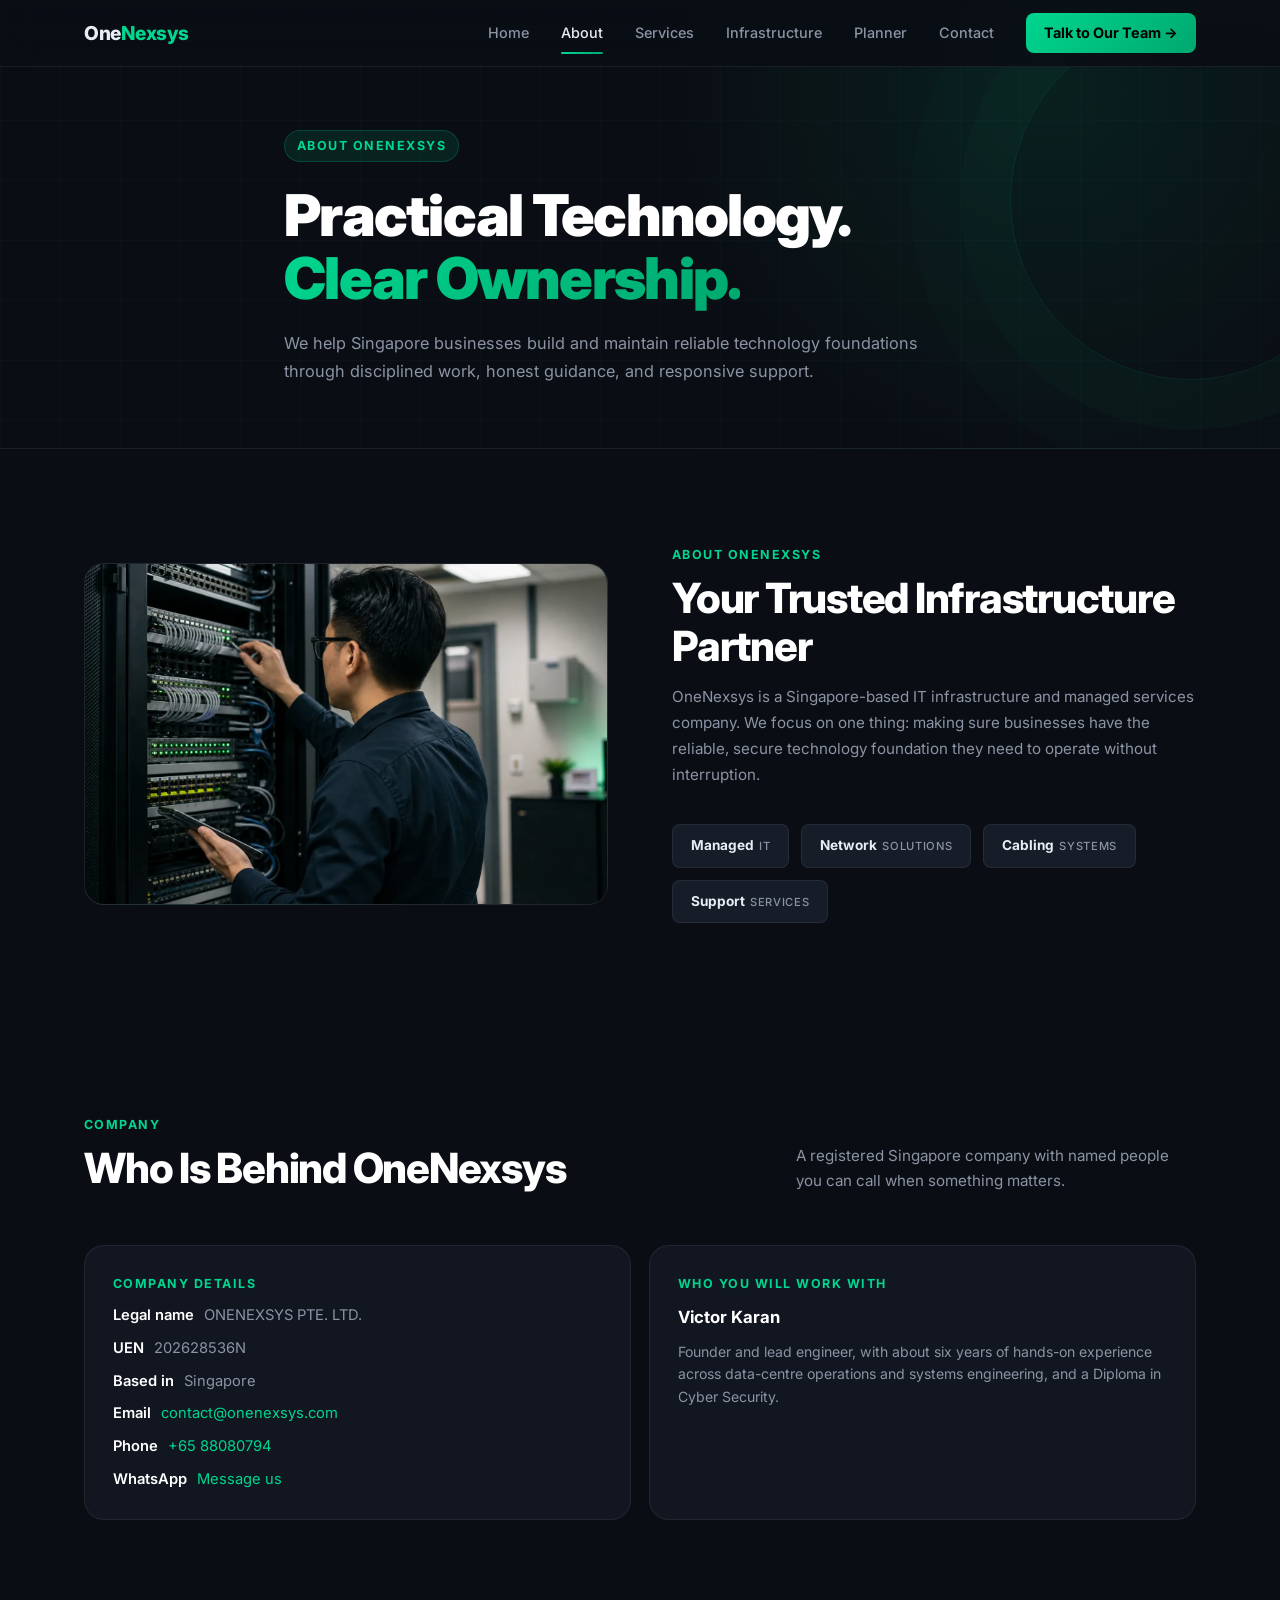
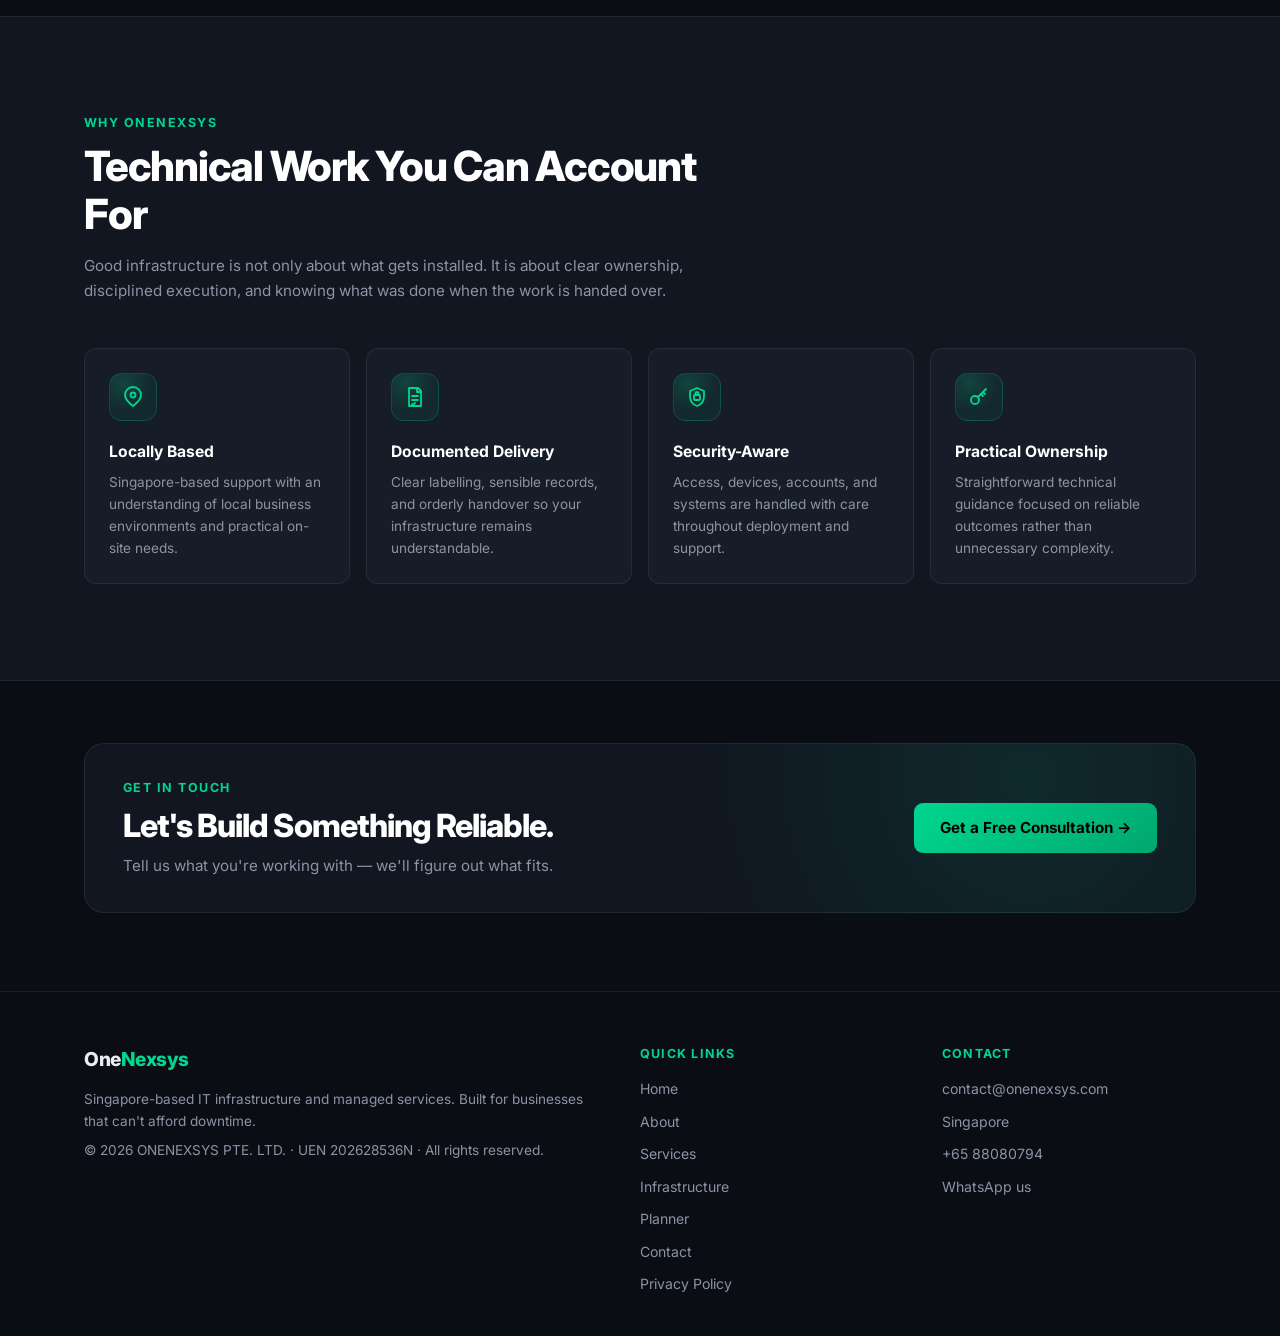
==== commit 76318a25: "Add UEN, phone and WhatsApp to footers and privacy page" ====
--- a/about.html
+++ b/about.html
@@ -103,9 +103,9 @@
       <article class="card fade-up">
         <div class="section-label">Company Details</div>
         <ul class="company-list">
-          <li><strong>Legal name</strong> ONENEXSYS PTE. LTD.</li>
+          <li><strong>Legal name</strong> ONENEXSYS PTE. LTD.</li><li><strong>UEN</strong> 202628536N</li>
           <li><strong>Based in</strong> Singapore</li>
-          <li><strong>Email</strong> <a href="mailto:contact@onenexsys.com">contact@onenexsys.com</a></li>
+          <li><strong>Email</strong> <a href="mailto:contact@onenexsys.com">contact@onenexsys.com</a></li><li><strong>Phone</strong> <a href="tel:+6588080794">+65 88080794</a></li><li><strong>WhatsApp</strong> <a href="https://wa.me/6588080794?text=Hi%20OneNexsys%2C%20I%27d%20like%20to%20discuss%20my%20IT%20setup.">Message us</a></li>
         </ul>
       </article>
       <article class="card fade-up">
@@ -173,7 +173,7 @@
         <span class="logo-text">One<span>Nexsys</span></span>
       </a>
       <p>Singapore-based IT infrastructure and managed services. Built for businesses that can't afford downtime.</p>
-      <p style="margin-top:8px">© <span id="year"></span> ONENEXSYS PTE. LTD. · All rights reserved.</p>
+      <p style="margin-top:8px">© <span id="year"></span> ONENEXSYS PTE. LTD. · UEN 202628536N · All rights reserved.</p>
     </div>
     <div>
       <div class="footer-heading">Quick Links</div>
@@ -192,6 +192,8 @@
       <div class="footer-links">
         <a href="mailto:contact@onenexsys.com">contact@onenexsys.com</a>
         <span style="color:var(--muted);font-size:.88rem">Singapore</span>
+        <a data-onx="phone" href="tel:+6588080794">+65 88080794</a>
+        <a data-onx="whatsapp" href="https://wa.me/6588080794?text=Hi%20OneNexsys%2C%20I%27d%20like%20to%20discuss%20my%20IT%20setup.">WhatsApp us</a>
       </div>
     </div>
   </div>
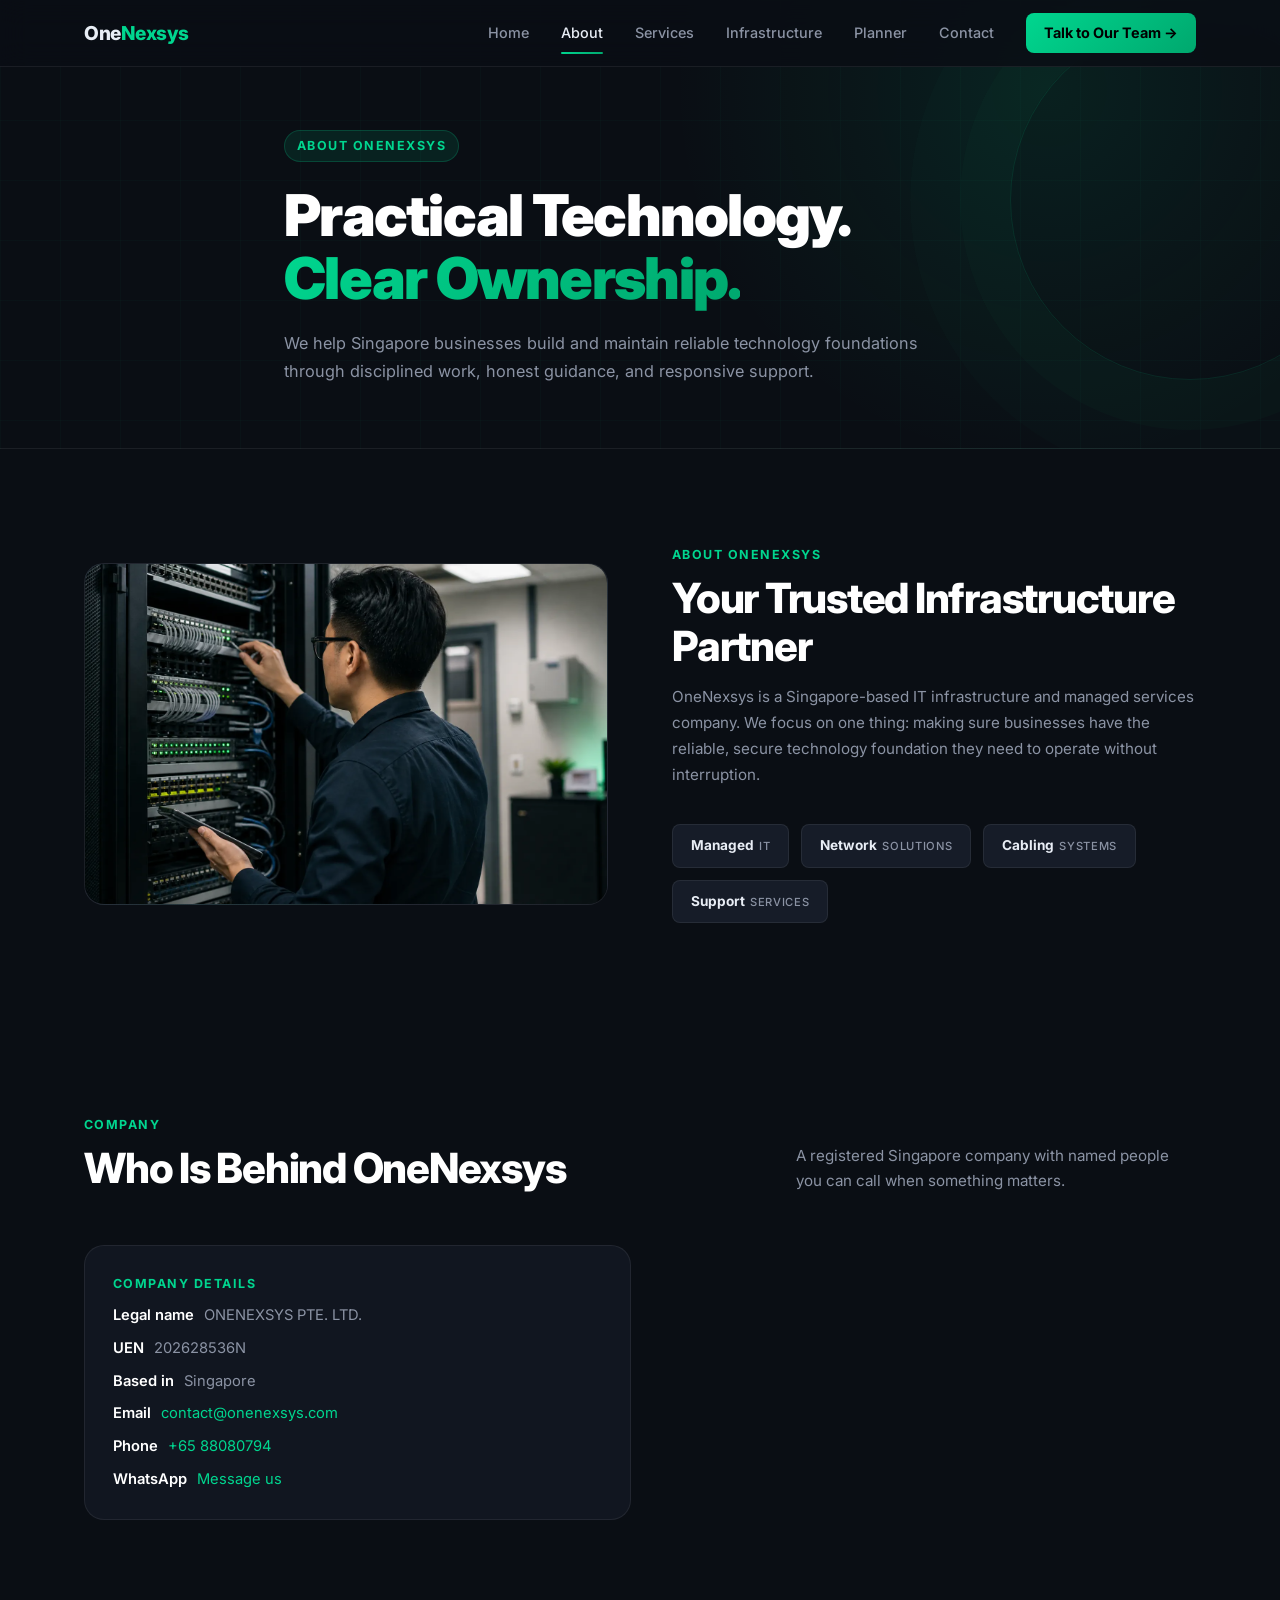
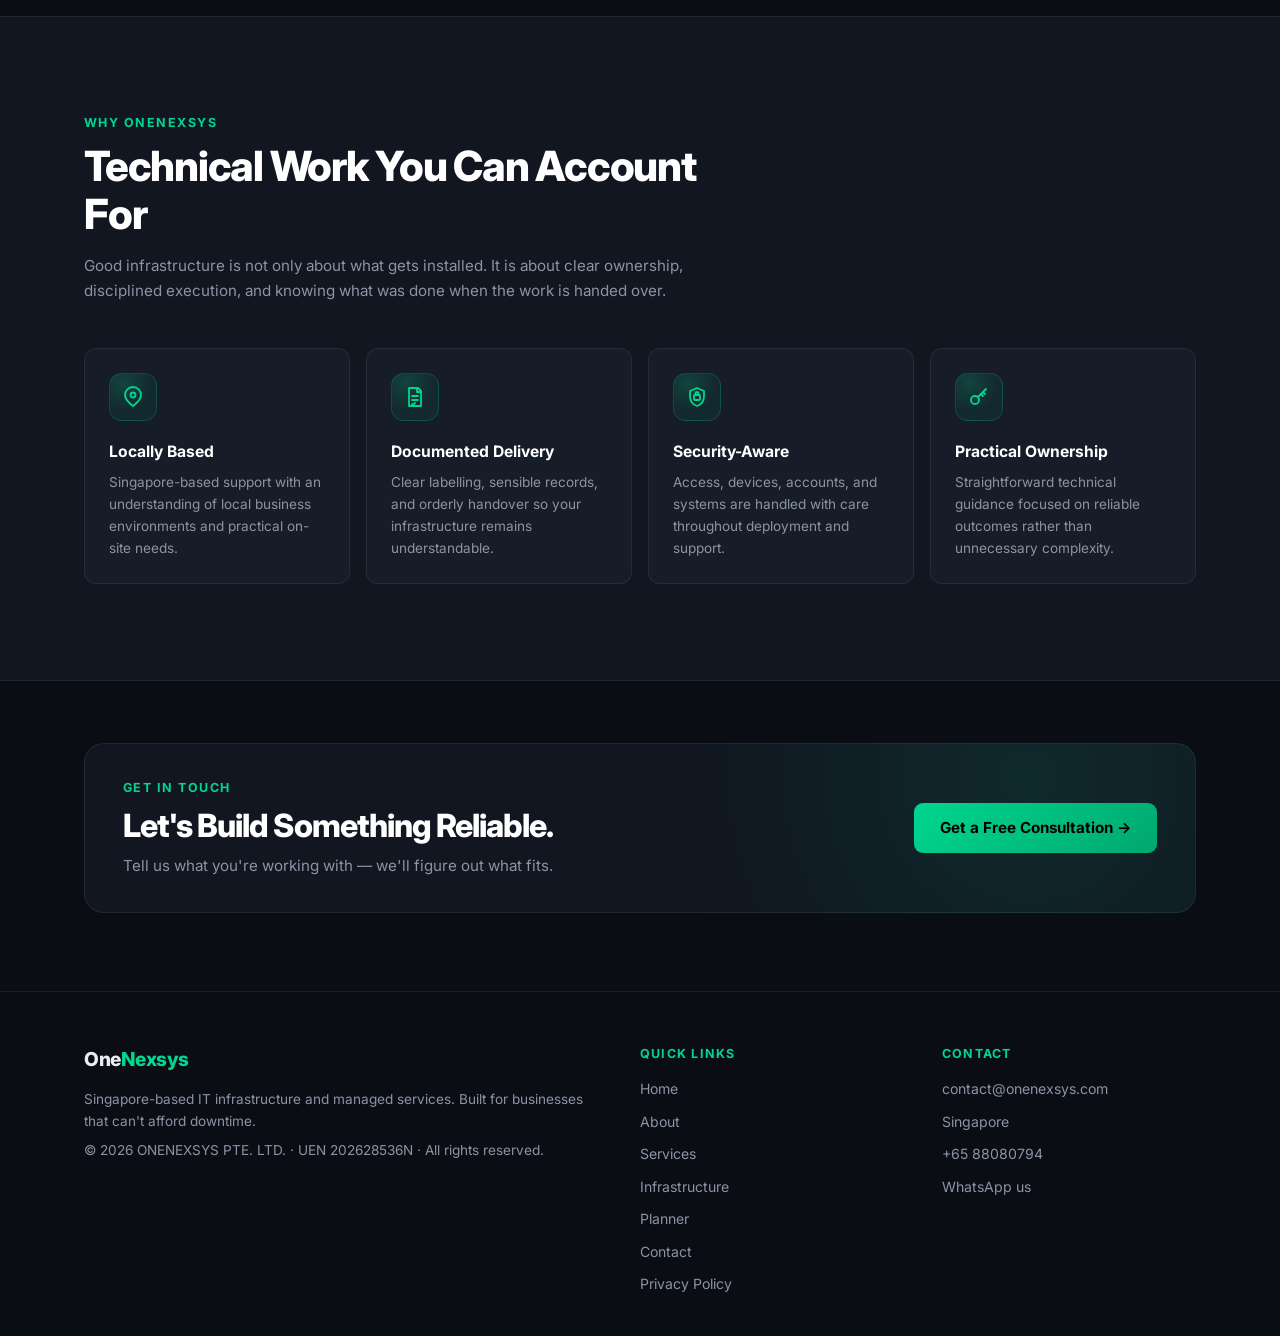
==== commit 8a242e14: "Remove founder card from About page" ====
--- a/about.html
+++ b/about.html
@@ -108,11 +108,6 @@
           <li><strong>Email</strong> <a href="mailto:contact@onenexsys.com">contact@onenexsys.com</a></li><li><strong>Phone</strong> <a href="tel:+6588080794">+65 88080794</a></li><li><strong>WhatsApp</strong> <a href="https://wa.me/6588080794?text=Hi%20OneNexsys%2C%20I%27d%20like%20to%20discuss%20my%20IT%20setup.">Message us</a></li>
         </ul>
       </article>
-      <article class="card fade-up">
-        <div class="section-label">Who You Will Work With</div>
-        <h3>Victor Karan</h3>
-        <p>Founder and lead engineer, with about six years of hands-on experience across data-centre operations and systems engineering, and a Diploma in Cyber Security.</p>
-      </article>
     </div>
   </div>
 </section>
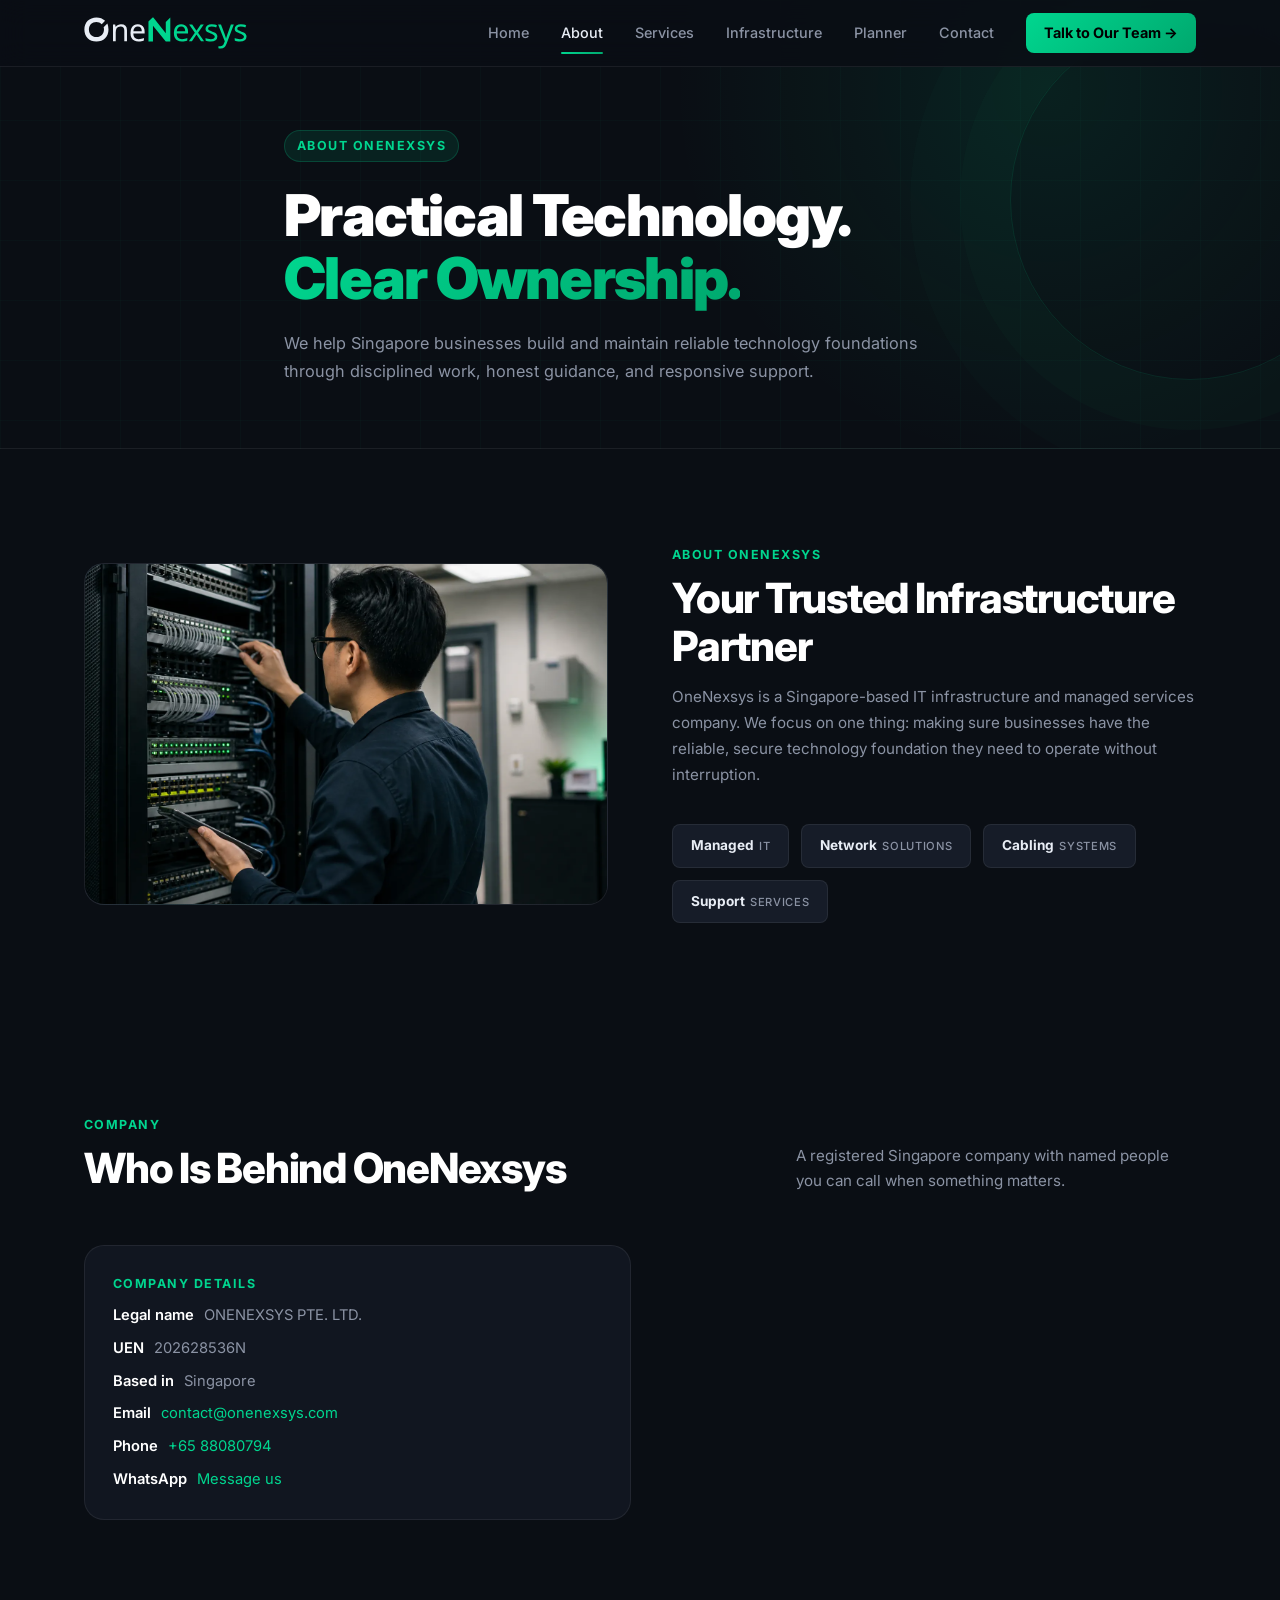
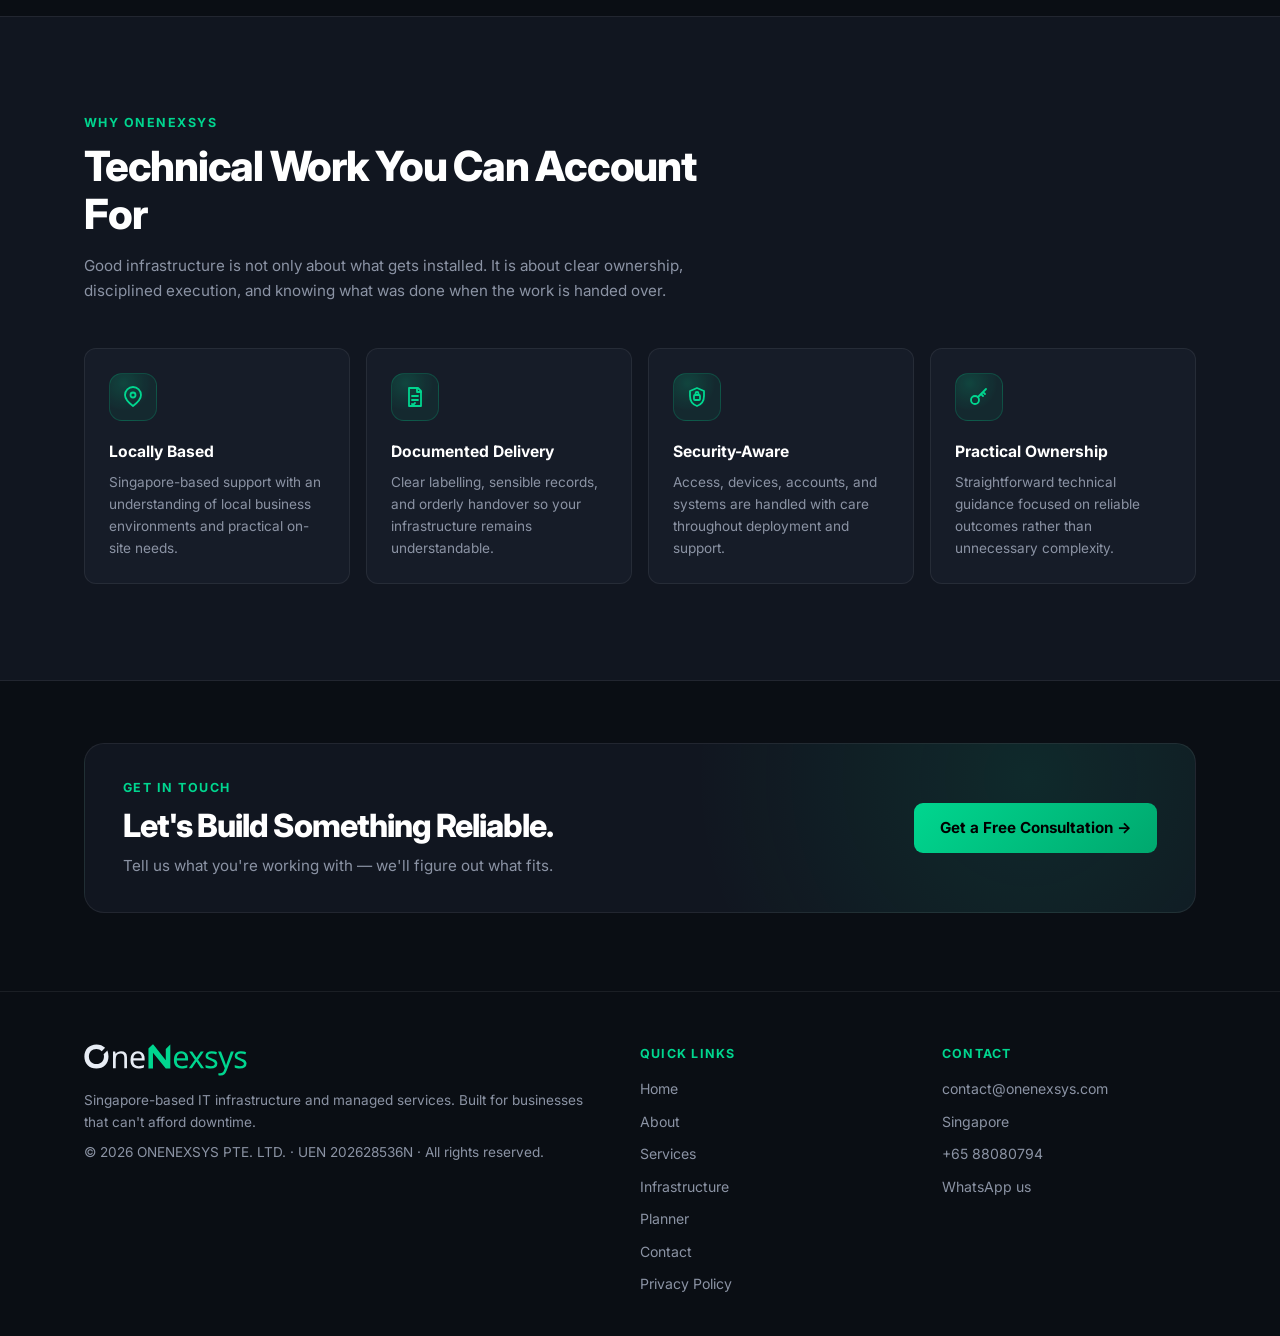
==== commit 6757712b: "Use new OneNexsys logo, favicon and share image" ====
--- a/about.html
+++ b/about.html
@@ -16,12 +16,13 @@
   <meta property="og:title" content="About OneNexsys | Singapore IT Infrastructure Partner">
   <meta property="og:description" content="Learn how OneNexsys approaches IT infrastructure, managed support, documentation, security, and technical ownership.">
   <meta property="og:url" content="https://www.onenexsys.com/about">
-  <meta property="og:image" content="https://www.onenexsys.com/assets/images/managed-support.webp">
+  <meta property="og:image" content="https://www.onenexsys.com/assets/images/og-onenexsys.png">
   <meta name="twitter:card" content="summary_large_image">
   <meta name="twitter:title" content="About OneNexsys | Singapore IT Infrastructure Partner">
   <meta name="twitter:description" content="Learn how OneNexsys approaches IT infrastructure, managed support, documentation, security, and technical ownership.">
-  <meta name="twitter:image" content="https://www.onenexsys.com/assets/images/managed-support.webp">
-  <link rel="icon" href="assets/icons/favicon.svg" type="image/svg+xml">
+  <meta name="twitter:image" content="https://www.onenexsys.com/assets/images/og-onenexsys.png">
+  <link rel="icon" href="assets/icons/favicon-v2.svg" type="image/svg+xml">
+  <link rel="apple-touch-icon" href="assets/icons/apple-touch-icon.png">
   <link rel="manifest" href="site.webmanifest">
   <script type="application/ld+json">{"@context":"https://schema.org","@type":"LocalBusiness","name":"OneNexsys","url":"https://www.onenexsys.com","email":"contact@onenexsys.com","areaServed":"Singapore","address":{"@type":"PostalAddress","addressCountry":"SG"},"description":"Singapore-based IT infrastructure and managed services company."}</script>
   <link rel="stylesheet" href="assets/css/site.css">
@@ -32,7 +33,7 @@
 <header class="header">
   <div class="container nav">
     <a class="logo" href="index.html">
-      <span class="logo-text">One<span>Nexsys</span></span>
+      <img src="assets/images/onenexsys-wordmark.svg" alt="OneNexsys" width="163" height="32">
     </a>
     <nav class="nav-links" aria-label="Main navigation">
       <a href="index.html">Home</a>
@@ -165,7 +166,7 @@
   <div class="container footer-grid">
     <div>
       <a class="logo" href="index.html">
-        <span class="logo-text">One<span>Nexsys</span></span>
+        <img src="assets/images/onenexsys-wordmark.svg" alt="OneNexsys" width="163" height="32">
       </a>
       <p>Singapore-based IT infrastructure and managed services. Built for businesses that can't afford downtime.</p>
       <p style="margin-top:8px">© <span id="year"></span> ONENEXSYS PTE. LTD. · UEN 202628536N · All rights reserved.</p>
